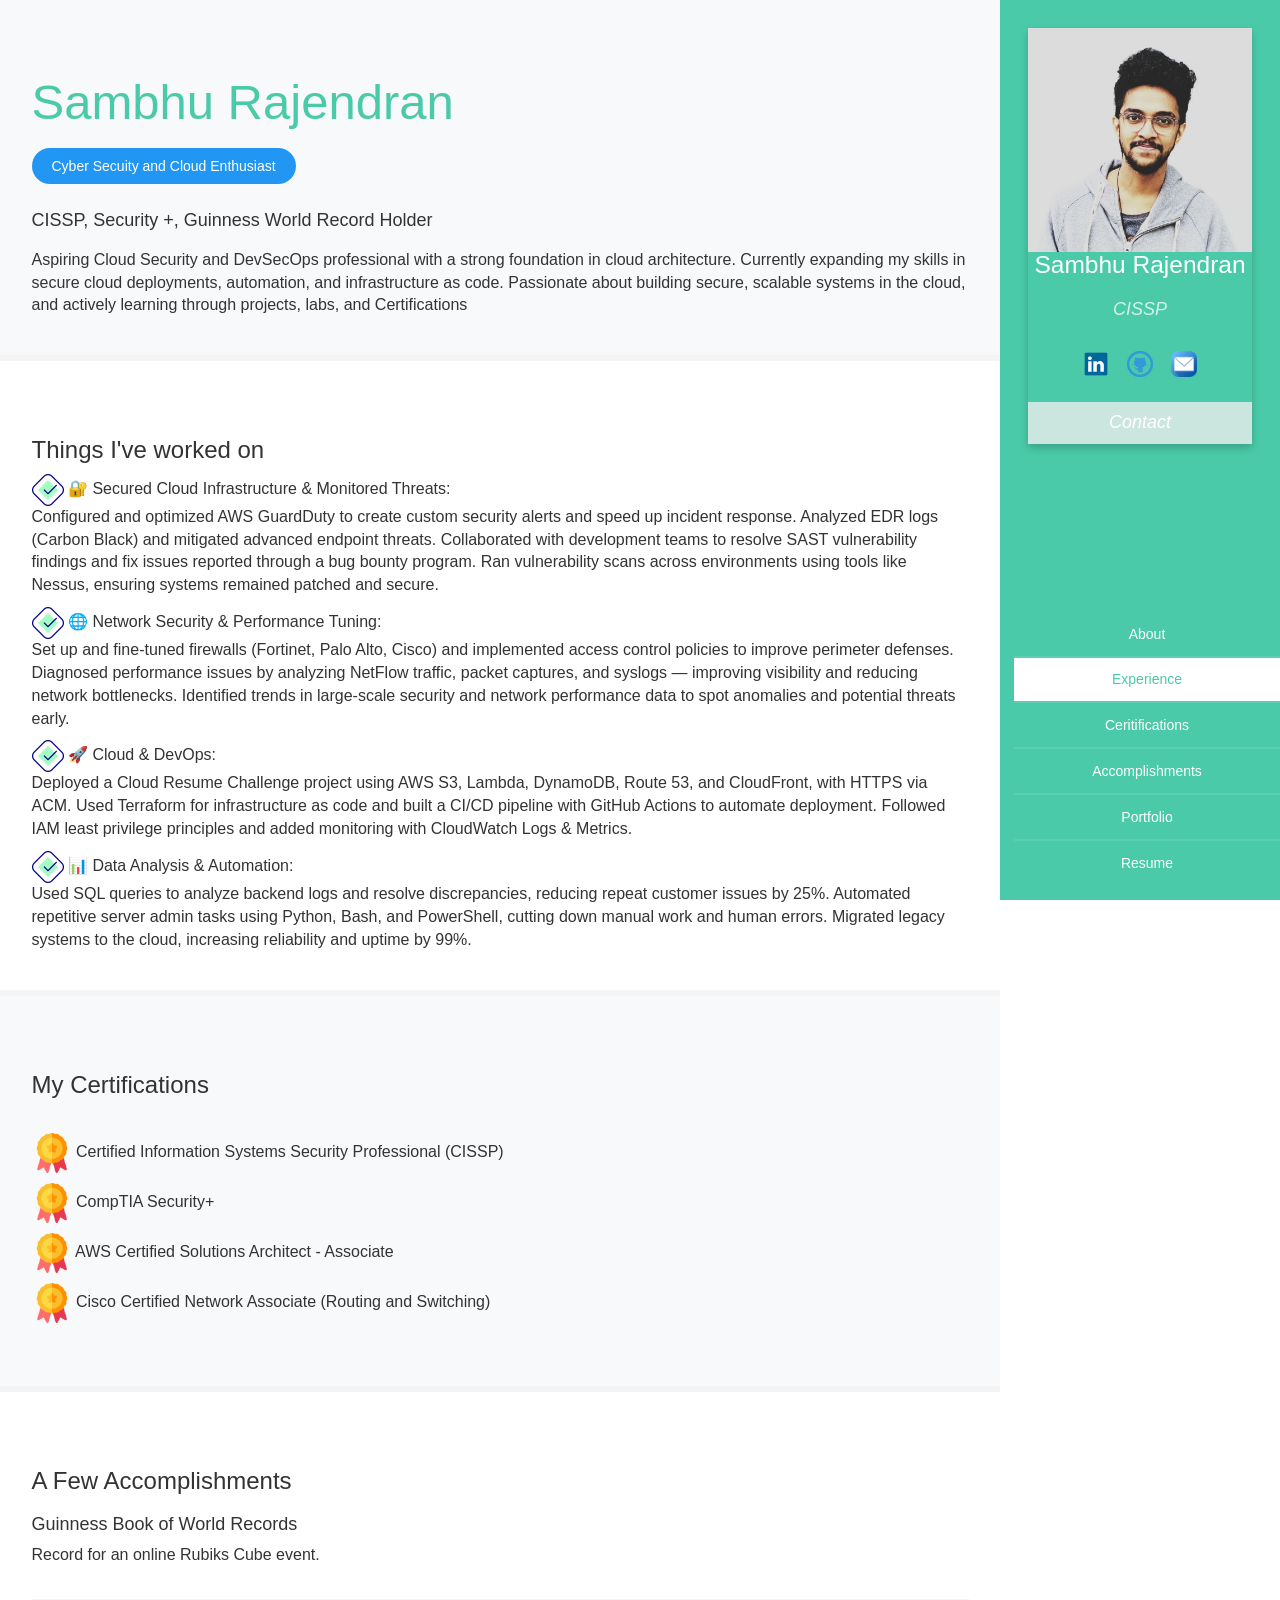
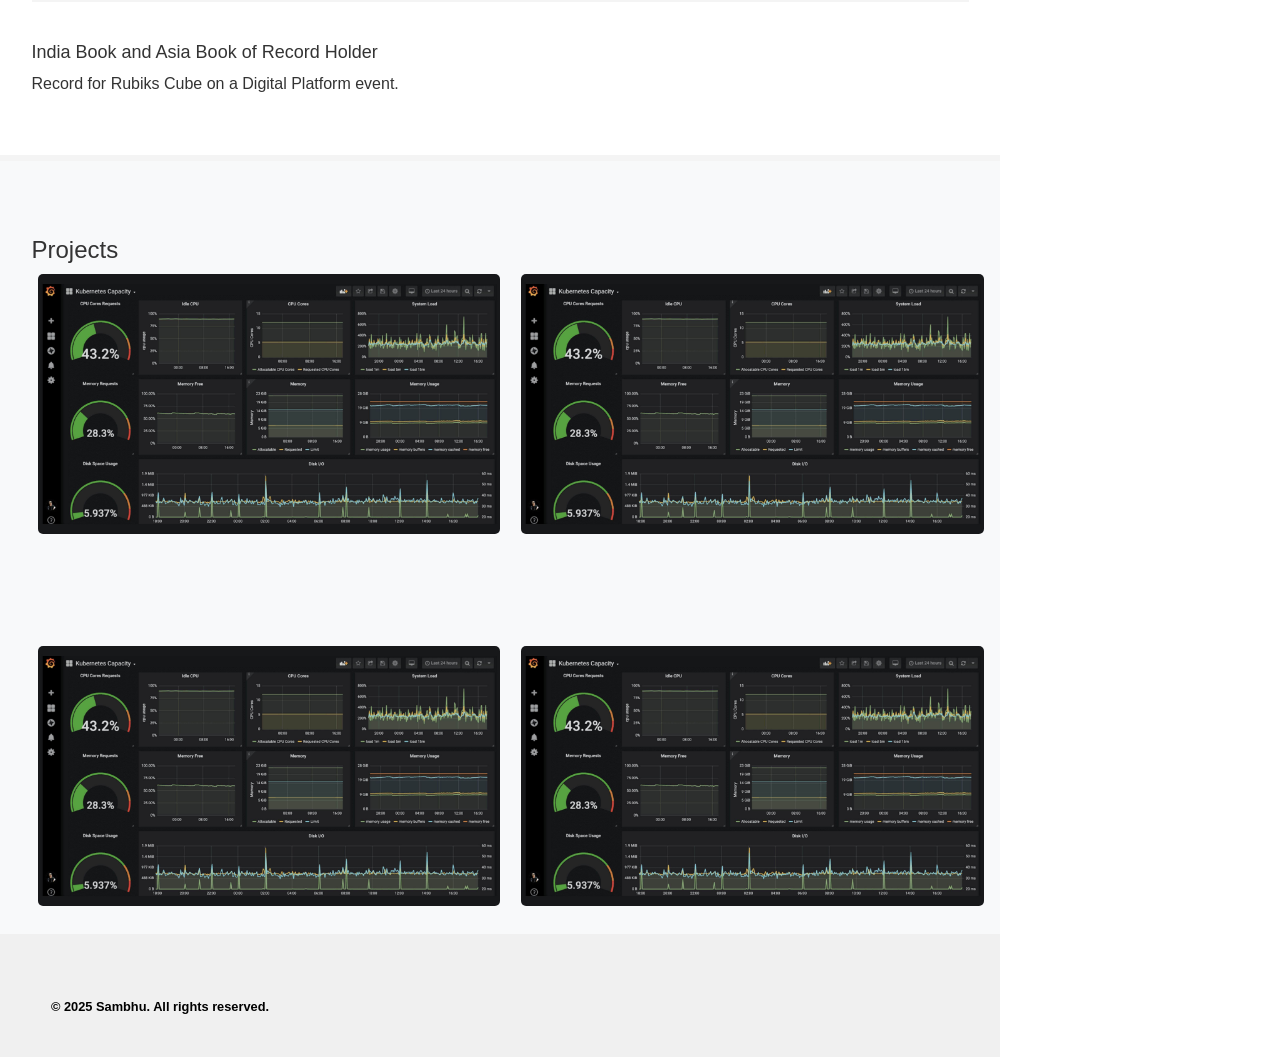
==== index.html @ 01a8b362 "modified:   index.html" ====
<!DOCTYPE HTML>
<!--
	Read Only by HTML5 UP
	html5up.net | @ajlkn
	Free for personal and commercial use under the CCA 3.0 license (html5up.net/license)
-->
<html>
	<head>
		<title>Sambhu Rajendran</title>
		<meta charset="utf-8" />
		<meta name="viewport" content="width=device-width, initial-scale=1, user-scalable=no" />
		<link rel="stylesheet" href="assets/css/main.css" />
		<link rel="stylesheet" href="https://maxcdn.bootstrapcdn.com/bootstrap/3.4.1/css/bootstrap.min.css">
	</head>
	<body class="is-preload">

		<!-- Header -->
			<section id="header" >
				<header>
					
					<!-- <span class="image avatar"><img src="images/profilepic.jpg" alt="" /></span>
					<h1 id="logo"><a href="#">Sambhu Rajendran</a></h1>
					<p>I got reprogrammed by a rogue AI<br />
					and now I'm totally cray</p> -->
					<div class="card">
						<img src="images/profilepic.jpg" alt="John" style="width:100%"><br/>
						<h1>Sambhu Rajendran</h1>
						<p class="title">CISSP</p>
						<div class="carddiv" style="margin: 24px 0;">
							<ul class="icons">
								<li><a href="https://www.linkedin.com/in/sambhurajendran/" target="_blank" class="icon brands"><img src="images/contact/linkedIn.png" class="smicon"><span class="label">LinkedIn</span></a></li>
								<li><a href="https://github.com/sambhurajendran" target="_blank"  class="icon brands"><img src="images/contact/github.png" class="smicon"><span class="label">Github</span></a></li>
								<li><a href="mailto:sambhurajendran10@gmail.com" target="_blank" class="icon solid "><img src="images/contact/gmail.png" class="smicon"><span class="label">Email</span></a></li>
							</ul>
						</div>
						<p><button class="profilBtn">Contact</button></p>
					  </div>
				</header>
				<nav id="nav">
					<ul>
						<li><a href="#one" class="active">About</a></li>
						<li><a href="#two">Experience</a></li>
						<li><a href="#three">Ceritifications</a></li>
						<li><a href="#four">Accomplishments</a></li>
						<li><a href="#five">Portfolio</a></li>
						<li><a href="Sambhu Rajendran, CISSP.pdf" download>Resume</a></li>
						<!-- <li><a href="#five">Contact</a></li> -->
					</ul>
				</nav>
				<footer>
					<!-- <ul class="icons">
						<li><a href="https://www.linkedin.com/in/sambhurajendran/" target="_blank" class="icon brands"><img src="images/contact/linkedIn.png" class="smicon"><span class="label">LinkedIn</span></a></li>
						<li><a href="https://github.com/sambhurajendran" target="_blank"  class="icon brands"><img src="images/contact/github.png" class="smicon"><span class="label">Github</span></a></li>
						<li><a href="mailto:sambhurajendran10@gmail.com" target="_blank" class="icon solid "><img src="images/contact/gmail.png" class="smicon"><span class="label">Email</span></a></li>
					</ul> -->
				</footer>
			</section>

		<!-- Wrapper -->
			<div id="wrapper">

				<!-- Main -->
					<div id="main">

						<!-- One -->
							<section id="one" class="bg-light">
								<!-- <div class="image main" data-position="center">
									<img src="images/banner.jpg" alt="" />
								</div> -->
								<div class="container">
									<header class="major">
										<div><h2>Sambhu Rajendran</h2></div>
										<span class="tag-cloud">Cyber Secuity and Cloud Enthusiast</span>
										<!--<span class="tag-cloud">AWS Certified</span>
										<span class="tag-cloud">CISSP</span>
										<span class="tag-cloud">Network Security</span> -->
										
										<p><h4 >CISSP, Security +, Guinness World Record Holder</h4> </p>
									</header>
									<p> Aspiring  Cloud Security and DevSecOps professional with a strong foundation in cloud architecture. Currently expanding my skills in secure cloud deployments, automation, and infrastructure as code. Passionate about building secure, scalable systems in the cloud, and actively learning through projects, labs, and Certifications</p>
								
	 							 </div>
							</section>

						<!-- Two -->
							<section id="two">
								<div class="container">
									<h3>Things I've worked on</h3>
									
									<p>
										<img class="checkimage" src="images/certifications/check.png">
									   🔐 Secured Cloud Infrastructure & Monitored Threats:  <br>
Configured and optimized AWS GuardDuty to create custom security alerts and speed up incident response.

Analyzed EDR logs (Carbon Black) and mitigated advanced endpoint threats.

Collaborated with development teams to resolve SAST vulnerability findings and fix issues reported through a bug bounty program.

Ran vulnerability scans across environments using tools like Nessus, ensuring systems remained patched and secure. </br>
									</p>
									<p>
										<img class="checkimage" src="images/certifications/check.png">
										🌐 Network Security & Performance Tuning: <br>
Set up and fine-tuned firewalls (Fortinet, Palo Alto, Cisco) and implemented access control policies to improve perimeter defenses.

Diagnosed performance issues by analyzing NetFlow traffic, packet captures, and syslogs — improving visibility and reducing network bottlenecks.

Identified trends in large-scale security and network performance data to spot anomalies and potential threats early.</br>
									</p>
									<p>
										<img class="checkimage" src="images/certifications/check.png">
										🚀 Cloud & DevOps: <br>
Deployed a Cloud Resume Challenge project using AWS S3, Lambda, DynamoDB, Route 53, and CloudFront, with HTTPS via ACM.

Used Terraform for infrastructure as code and built a CI/CD pipeline with GitHub Actions to automate deployment.

Followed IAM least privilege principles and added monitoring with CloudWatch Logs & Metrics. </br>
									</p>
								
									
									<p>
										<img class="checkimage" src="images/certifications/check.png">
										📊 Data Analysis & Automation: <br>
Used SQL queries to analyze backend logs and resolve discrepancies, reducing repeat customer issues by 25%.

Automated repetitive server admin tasks using Python, Bash, and PowerShell, cutting down manual work and human errors.

Migrated legacy systems to the cloud, increasing reliability and uptime by 99%. </br>
									</p>
									<!--
									<p>
										<img class="checkimage" src="images/certifications/check.png">
										Integer eu ante ornare amet commetus vestibulum blandit integer in curae ac faucibus integer non.
									</p>
									
									<p>
										<img class="checkimage" src="images/certifications/check.png">
									   Integer eu ante ornare amet commetus vestibulum blandit integer in curae ac faucibus integer non.
									</p>
									<p>
										<img class="checkimage" src="images/certifications/check.png">
										Integer eu ante ornare amet commetus vestibulum blandit integer in curae ac faucibus integer non.
									</p>
									<p>
										<img class="checkimage" src="images/certifications/check.png">
										Integer eu ante ornare amet commetus vestibulum blandit integer in curae ac faucibus integer non.
									</p>
								</div> -->
																	
									<!-- <ul class="feature-icons">
										<li class="icon solid fa-code">Write all the code</li>
										<li class="icon solid fa-cubes">Stack small boxes</li>
										<li class="icon solid fa-book">Read books and stuff</li>
										<li class="icon solid fa-coffee">Drink much coffee</li>
										<li class="icon solid fa-bolt">Lightning bolt</li>
										<li class="icon solid fa-users">Shadow clone technique</li>
									</ul> -->
								</div>
							</section>

						<!-- Three -->
						<section id="three" class="bg-light">
							<div class="container">
								<h3>My Certifications</h3>
								<div class="paddingAround">
								<p>
								   <img class="certimage" src="images/certifications/medal.png">
								   Certified Information Systems Security Professional (CISSP) 
								</p>
								<p>
									<img class="certimage" src="images/certifications/medal.png">
									CompTIA Security+
								</p>
								<p>
									<img class="certimage" src="images/certifications/medal.png">
								   AWS Certified Solutions Architect - Associate
							   </p>
								<p>
									 <img class="certimage" src="images/certifications/medal.png">
									 Cisco Certified Network Associate (Routing and Switching)
								</p>
								
							</div>
						</section>
							<!-- <section id="three">
								<div class="container">
									<h3>Certifications taken so far</h3>
									<div class="features">
										<article>
											<div class="inner">
												<p><h4>Possibly broke spacetime</h4></p>
											</div>
										</article>
										<article>
											<div class="inner">
												<p><h4>Possibly broke spacetime</h4></p></div>
										</article>
										<article>
											<div class="inner">
												<p><h4>Possibly broke spacetime</h4></p></div>
										</article>
									</div>
								</div>
							</section> -->


								<!-- Three -->
								<section id="four">
									<div class="container">
									
										<h3>A Few Accomplishments</h3>
										<div class="features">
											<article>
												<div class="inner">
													<h4>Guinness Book of World Records</h4>
													<p>Record for an online Rubiks Cube event.</p>
												</div>
											</article>
											<article>
												<div class="inner">
													<h4>India Book and Asia Book of Record Holder</h4>
													<p>Record for Rubiks Cube on a Digital Platform event.</p>
												</div>
											</article>
											<!--
											<article>
												<div class="inner">
													<h4>Snapped dark matter in the wild</h4>
													<p>Integer eu ante ornare amet commetus vestibulum blandit integer in curae ac faucibus integer adipiscing ornare amet.</p>
												</div>
											</article>
										-->
										</div>
									</div>
								</section>

								<section id="five" class="bg-light">
									
									<div class="container">
										<!--<h5>PORTFOLIO</h5>-->
										<h3>Projects</h3>
										<div class="row">
											<div class="col-6 col-6-xsmall portfolio">
												<img class="image" src="images/portfolio/grafana.jpg">
												<div class="overlay">
													<div class="overlayeye">
														<i class="fa fa-eye" aria-hidden="true"></i>
													</div>
												  </div>
											</div>
											<div class="col-6 col-6-xsmall portfolio">
												<img class="image" src="images/portfolio/grafana.jpg">
												<div class="overlay">
													<div class="overlayeye">
														<i class="fa fa-eye" aria-hidden="true"></i>
													</div>
												  </div>
											</div>
										
									 </div>
									 <div class="row" style="margin: 4em;"></div>
									 <div class="row">
										<div class="col-6 col-6-xsmall portfolio">
											<img class="image" src="images/portfolio/grafana.jpg">
											<div class="overlay">
												<div class="overlayeye">
													<i class="fa fa-eye" aria-hidden="true"></i>
												</div>
											  </div>
										</div>
										<div class="col-6 col-6-xsmall portfolio">
											<img class="image" src="images/portfolio/grafana.jpg">
											<div class="overlay">
												<div class="overlayeye">
													<i class="fa fa-eye" aria-hidden="true"></i>
												</div>
											  </div>
										</div>
										
								 </div>
									</div>
								</section>


						<!-- Four -->
							<!-- <section id="five">
								<div class="container">
									<h3>Contact Me</h3>
									<p>Integer eu ante ornare amet commetus vestibulum blandit integer in curae ac faucibus integer non. Adipiscing cubilia elementum integer. Integer eu ante ornare amet commetus.</p>
									<form method="post" action="#">
										<div class="row gtr-uniform">
											<div class="col-6 col-12-xsmall"><input type="text" name="name" id="name" placeholder="Name" /></div>
											<div class="col-6 col-12-xsmall"><input type="email" name="email" id="email" placeholder="Email" /></div>
											<div class="col-12"><input type="text" name="subject" id="subject" placeholder="Subject" /></div>
											<div class="col-12"><textarea name="message" id="message" placeholder="Message" rows="6"></textarea></div>
											<div class="col-12">
												<ul class="actions">
													<li><input type="submit" class="primary" value="Send Message" /></li>
													<li><input type="reset" value="Reset Form" /></li>
												</ul>
											</div>
										</div>
									</form>
								</div>
							</section> -->

						<!-- Five -->
						<!--
							<section id="five">
								<div class="container">
									<h3>Elements</h3>

									<section>
										<h4>Text</h4>
										<p>This is <b>bold</b> and this is <strong>strong</strong>. This is <i>italic</i> and this is <em>emphasized</em>.
										This is <sup>superscript</sup> text and this is <sub>subscript</sub> text.
										This is <u>underlined</u> and this is code: <code>for (;;) { ... }</code>. Finally, <a href="#">this is a link</a>.</p>
										<hr />
										<header>
											<h4>Heading with a Subtitle</h4>
											<p>Lorem ipsum dolor sit amet nullam id egestas urna aliquam</p>
										</header>
										<p>Nunc lacinia ante nunc ac lobortis. Interdum adipiscing gravida odio porttitor sem non mi integer non faucibus ornare mi ut ante amet placerat aliquet. Volutpat eu sed ante lacinia sapien lorem accumsan varius montes viverra nibh in adipiscing blandit tempus accumsan.</p>
										<header>
											<h5>Heading with a Subtitle</h5>
											<p>Lorem ipsum dolor sit amet nullam id egestas urna aliquam</p>
										</header>
										<p>Nunc lacinia ante nunc ac lobortis. Interdum adipiscing gravida odio porttitor sem non mi integer non faucibus ornare mi ut ante amet placerat aliquet. Volutpat eu sed ante lacinia sapien lorem accumsan varius montes viverra nibh in adipiscing blandit tempus accumsan.</p>
										<hr />
										<h2>Heading Level 2</h2>
										<h3>Heading Level 3</h3>
										<h4>Heading Level 4</h4>
										<h5>Heading Level 5</h5>
										<h6>Heading Level 6</h6>
										<hr />
										<h5>Blockquote</h5>
										<blockquote>Fringilla nisl. Donec accumsan interdum nisi, quis tincidunt felis sagittis eget tempus euismod. Vestibulum ante ipsum primis in faucibus vestibulum. Blandit adipiscing eu felis iaculis volutpat ac adipiscing accumsan faucibus. Vestibulum ante ipsum primis in faucibus lorem ipsum dolor sit amet nullam adipiscing eu felis.</blockquote>
										<h5>Preformatted</h5>
										<pre><code>i = 0;

while (!deck.isInOrder()) {
    print 'Iteration ' + i;
    deck.shuffle();
    i++;
}

print 'It took ' + i + ' iterations to sort the deck.';</code></pre>
									</section>

									<section>
										<h4>Lists</h4>
										<div class="row">
											<div class="col-6 col-12-xsmall">
												<h5>Unordered</h5>
												<ul>
													<li>Dolor pulvinar etiam magna etiam.</li>
													<li>Sagittis adipiscing lorem eleifend.</li>
													<li>Felis enim feugiat dolore viverra.</li>
												</ul>
												<h5>Alternate</h5>
												<ul class="alt">
													<li>Dolor pulvinar etiam magna etiam.</li>
													<li>Sagittis adipiscing lorem eleifend.</li>
													<li>Felis enim feugiat dolore viverra.</li>
												</ul>
											</div>
											<div class="col-6 col-12-xsmall">
												<h5>Ordered</h5>
												<ol>
													<li>Dolor pulvinar etiam magna etiam.</li>
													<li>Etiam vel felis at lorem sed viverra.</li>
													<li>Felis enim feugiat dolore viverra.</li>
													<li>Dolor pulvinar etiam magna etiam.</li>
													<li>Etiam vel felis at lorem sed viverra.</li>
													<li>Felis enim feugiat dolore viverra.</li>
												</ol>
												<h5>Icons</h5>
												<ul class="icons">
													<li><a href="#" class="icon brands fa-twitter"><span class="label">Twitter</span></a></li>
													<li><a href="#" class="icon brands fa-facebook-f"><span class="label">Facebook</span></a></li>
													<li><a href="#" class="icon brands fa-instagram"><span class="label">Instagram</span></a></li>
													<li><a href="#" class="icon brands fa-github"><span class="label">Github</span></a></li>
													<li><a href="#" class="icon brands fa-dribbble"><span class="label">Dribbble</span></a></li>
													<li><a href="#" class="icon brands fa-tumblr"><span class="label">Tumblr</span></a></li>
												</ul>
											</div>
										</div>
										<h5>Actions</h5>
										<ul class="actions">
											<li><a href="#" class="button primary">Default</a></li>
											<li><a href="#" class="button">Default</a></li>
											<li><a href="#" class="button alt">Default</a></li>
										</ul>
										<ul class="actions small">
											<li><a href="#" class="button primary small">Small</a></li>
											<li><a href="#" class="button small">Small</a></li>
											<li><a href="#" class="button alt small">Small</a></li>
										</ul>
										<div class="row">
											<div class="col-3 col-6-medium col-12-xsmall">
												<ul class="actions stacked">
													<li><a href="#" class="button primary">Default</a></li>
													<li><a href="#" class="button">Default</a></li>
													<li><a href="#" class="button alt">Default</a></li>
												</ul>
											</div>
											<div class="col-3 col-6 col-12-xsmall">
												<ul class="actions stacked">
													<li><a href="#" class="button primary small">Small</a></li>
													<li><a href="#" class="button small">Small</a></li>
													<li><a href="#" class="button alt small">Small</a></li>
												</ul>
											</div>
											<div class="col-3 col-6-medium col-12-xsmall">
												<ul class="actions stacked">
													<li><a href="#" class="button primary fit">Default</a></li>
													<li><a href="#" class="button fit">Default</a></li>
													<li><a href="#" class="button alt fit">Default</a></li>
												</ul>
											</div>
											<div class="col-3 col-6-medium col-12-xsmall">
												<ul class="actions stacked">
													<li><a href="#" class="button primary small fit">Small</a></li>
													<li><a href="#" class="button small fit">Small</a></li>
													<li><a href="#" class="button alt small fit">Small</a></li>
												</ul>
											</div>
										</div>
									</section>

									<section>
										<h4>Table</h4>
										<h5>Default</h5>
										<div class="table-wrapper">
											<table>
												<thead>
													<tr>
														<th>Name</th>
														<th>Description</th>
														<th>Price</th>
													</tr>
												</thead>
												<tbody>
													<tr>
														<td>Item One</td>
														<td>Ante turpis integer aliquet porttitor.</td>
														<td>29.99</td>
													</tr>
													<tr>
														<td>Item Two</td>
														<td>Vis ac commodo adipiscing arcu aliquet.</td>
														<td>19.99</td>
													</tr>
													<tr>
														<td>Item Three</td>
														<td> Morbi faucibus arcu accumsan lorem.</td>
														<td>29.99</td>
													</tr>
													<tr>
														<td>Item Four</td>
														<td>Vitae integer tempus condimentum.</td>
														<td>19.99</td>
													</tr>
													<tr>
														<td>Item Five</td>
														<td>Ante turpis integer aliquet porttitor.</td>
														<td>29.99</td>
													</tr>
												</tbody>
												<tfoot>
													<tr>
														<td colspan="2"></td>
														<td>100.00</td>
													</tr>
												</tfoot>
											</table>
										</div>

										<h5>Alternate</h5>
										<div class="table-wrapper">
											<table class="alt">
												<thead>
													<tr>
														<th>Name</th>
														<th>Description</th>
														<th>Price</th>
													</tr>
												</thead>
												<tbody>
													<tr>
														<td>Item One</td>
														<td>Ante turpis integer aliquet porttitor.</td>
														<td>29.99</td>
													</tr>
													<tr>
														<td>Item Two</td>
														<td>Vis ac commodo adipiscing arcu aliquet.</td>
														<td>19.99</td>
													</tr>
													<tr>
														<td>Item Three</td>
														<td> Morbi faucibus arcu accumsan lorem.</td>
														<td>29.99</td>
													</tr>
													<tr>
														<td>Item Four</td>
														<td>Vitae integer tempus condimentum.</td>
														<td>19.99</td>
													</tr>
													<tr>
														<td>Item Five</td>
														<td>Ante turpis integer aliquet porttitor.</td>
														<td>29.99</td>
													</tr>
												</tbody>
												<tfoot>
													<tr>
														<td colspan="2"></td>
														<td>100.00</td>
													</tr>
												</tfoot>
											</table>
										</div>
									</section>

									<section>
										<h4>Buttons</h4>
										<ul class="actions">
											<li><a href="#" class="button primary">Primary</a></li>
											<li><a href="#" class="button">Default</a></li>
											<li><a href="#" class="button alt">Alternate</a></li>
										</ul>
										<ul class="actions">
											<li><a href="#" class="button primary large">Large</a></li>
											<li><a href="#" class="button">Default</a></li>
											<li><a href="#" class="button alt small">Small</a></li>
										</ul>
										<ul class="actions fit">
											<li><a href="#" class="button primary fit">Fit</a></li>
											<li><a href="#" class="button fit">Fit</a></li>
											<li><a href="#" class="button alt fit">Fit</a></li>
										</ul>
										<ul class="actions fit small">
											<li><a href="#" class="button primary fit small">Fit + Small</a></li>
											<li><a href="#" class="button fit small">Fit + Small</a></li>
											<li><a href="#" class="button alt fit small">Fit + Small</a></li>
										</ul>
										<ul class="actions">
											<li><a href="#" class="button primary icon solid fa-download">Icon</a></li>
											<li><a href="#" class="button icon solid fa-download">Icon</a></li>
											<li><a href="#" class="button alt icon solid fa-check">Icon</a></li>
										</ul>
										<ul class="actions">
											<li><span class="button primary disabled">Primary</span></li>
											<li><span class="button disabled">Default</span></li>
											<li><span class="button alt disabled">Alternate</span></li>
										</ul>
									</section>

									<section>
										<h4>Form</h4>
										<form method="post" action="#">
											<div class="row gtr-uniform">
												<div class="col-6 col-12-xsmall">
													<input type="text" name="demo-name" id="demo-name" value="" placeholder="Name" />
												</div>
												<div class="col-6 col-12-xsmall">
													<input type="email" name="demo-email" id="demo-email" value="" placeholder="Email" />
												</div>
												<div class="col-12">
													<select name="demo-category" id="demo-category">
														<option value="">- Category -</option>
														<option value="1">Manufacturing</option>
														<option value="1">Shipping</option>
														<option value="1">Administration</option>
														<option value="1">Human Resources</option>
													</select>
												</div>
												<div class="col-4 col-12-medium">
													<input type="radio" id="demo-priority-low" name="demo-priority" checked>
													<label for="demo-priority-low">Low Priority</label>
												</div>
												<div class="col-4 col-12-medium">
													<input type="radio" id="demo-priority-normal" name="demo-priority">
													<label for="demo-priority-normal">Normal Priority</label>
												</div>
												<div class="col-4 col-12-medium">
													<input type="radio" id="demo-priority-high" name="demo-priority">
													<label for="demo-priority-high">High Priority</label>
												</div>
												<div class="col-6 col-12-medium">
													<input type="checkbox" id="demo-copy" name="demo-copy">
													<label for="demo-copy">Email me a copy of this message</label>
												</div>
												<div class="col-6 col-12-medium">
													<input type="checkbox" id="demo-human" name="demo-human" checked>
													<label for="demo-human">I am a human and not a robot</label>
												</div>
												<div class="col-12">
													<textarea name="demo-message" id="demo-message" placeholder="Enter your message" rows="6"></textarea>
												</div>
												<div class="col-12">
													<ul class="actions">
														<li><input type="submit" value="Send Message" /></li>
														<li><input type="reset" value="Reset" class="alt" /></li>
													</ul>
												</div>
											</div>
										</form>
									</section>

									<section>
										<h4>Image</h4>
										<h5>Fit</h5>
										<span class="image fit"><img src="images/banner.jpg" alt="" /></span>
										<div class="box alt">
											<div class="row gtr-50 gtr-uniform">
												<div class="col-4"><span class="image fit"><img src="images/pic01.jpg" alt="" /></span></div>
												<div class="col-4"><span class="image fit"><img src="images/pic02.jpg" alt="" /></span></div>
												<div class="col-4"><span class="image fit"><img src="images/pic03.jpg" alt="" /></span></div>
												<div class="col-4"><span class="image fit"><img src="images/pic02.jpg" alt="" /></span></div>
												<div class="col-4"><span class="image fit"><img src="images/pic03.jpg" alt="" /></span></div>
												<div class="col-4"><span class="image fit"><img src="images/pic01.jpg" alt="" /></span></div>
												<div class="col-4"><span class="image fit"><img src="images/pic03.jpg" alt="" /></span></div>
												<div class="col-4"><span class="image fit"><img src="images/pic01.jpg" alt="" /></span></div>
												<div class="col-4"><span class="image fit"><img src="images/pic02.jpg" alt="" /></span></div>
											</div>
										</div>
										<h5>Left &amp; Right</h5>
										<p><span class="image left"><img src="images/avatar.jpg" alt="" /></span>Fringilla nisl. Donec accumsan interdum nisi, quis tincidunt felis sagittis eget. tempus euismod. Vestibulum ante ipsum primis in faucibus vestibulum. Blandit adipiscing eu felis iaculis volutpat ac adipiscing accumsan eu faucibus. Integer ac pellentesque praesent tincidunt felis sagittis eget. tempus euismod. Vestibulum ante ipsum primis in faucibus vestibulum. Blandit adipiscing eu felis iaculis volutpat ac adipiscing accumsan eu faucibus. Integer ac pellentesque praesent. Donec accumsan interdum nisi, quis tincidunt felis sagittis eget. tempus euismod. Vestibulum ante ipsum primis in faucibus vestibulum. Blandit adipiscing eu felis iaculis volutpat ac adipiscing accumsan eu faucibus. Integer ac pellentesque praesent tincidunt felis sagittis eget. tempus euismod. Vestibulum ante ipsum primis in faucibus vestibulum. Blandit adipiscing eu felis iaculis volutpat ac adipiscing accumsan eu faucibus. Integer ac pellentesque praesent.</p>
										<p><span class="image right"><img src="images/avatar.jpg" alt="" /></span>Fringilla nisl. Donec accumsan interdum nisi, quis tincidunt felis sagittis eget. tempus euismod. Vestibulum ante ipsum primis in faucibus vestibulum. Blandit adipiscing eu felis iaculis volutpat ac adipiscing accumsan eu faucibus. Integer ac pellentesque praesent tincidunt felis sagittis eget. tempus euismod. Vestibulum ante ipsum primis in faucibus vestibulum. Blandit adipiscing eu felis iaculis volutpat ac adipiscing accumsan eu faucibus. Integer ac pellentesque praesent. Donec accumsan interdum nisi, quis tincidunt felis sagittis eget. tempus euismod. Vestibulum ante ipsum primis in faucibus vestibulum. Blandit adipiscing eu felis iaculis volutpat ac adipiscing accumsan eu faucibus. Integer ac pellentesque praesent tincidunt felis sagittis eget. tempus euismod. Vestibulum ante ipsum primis in faucibus vestibulum. Blandit adipiscing eu felis iaculis volutpat ac adipiscing accumsan eu faucibus. Integer ac pellentesque praesent.</p>
									</section>

								</div>
							</section>
						-->

					</div>

				<!-- Footer -->
					<section id="footer">
						<div class="container ">
							<ul class="copyright">
								<li>&copy; 2025 Sambhu. All rights reserved.</li> <!-- <li>creative design: <a href="http://html5up.net">HTML5 UP</a></li> -->
							</ul>
						</div>
					</section>

			</div>

		<!-- Scripts -->
			<script src="assets/js/jquery.min.js"></script>
			<script src="assets/js/jquery.scrollex.min.js"></script>
			<script src="assets/js/jquery.scrolly.min.js"></script>
			<script src="assets/js/browser.min.js"></script>
			<script src="assets/js/breakpoints.min.js"></script>
			<script src="assets/js/util.js"></script>
			<script src="assets/js/main.js"></script>
			<script src="https://maxcdn.bootstrapcdn.com/bootstrap/3.4.1/js/bootstrap.min.js"></script>

	</body>
</html>
---- assets/css/main.css ----
@import url("fontawesome-all.min.css");
@import url("https://fonts.googleapis.com/css?family=Lato:400,400italic,700,700italic|Source+Code+Pro:400");

/*
	Read Only by HTML5 UP
	html5up.net | @ajlkn
	Free for personal and commercial use under the CCA 3.0 license (html5up.net/license)
*/

html, body, div, span, applet, object,
iframe, h1, h2, h3, h4, h5, h6, p, blockquote,
pre, a, abbr, acronym, address, big, cite,
code, del, dfn, em, img, ins, kbd, q, s, samp,
small, strike, strong, sub, sup, tt, var, b,
u, i, center, dl, dt, dd, ol, ul, li, fieldset,
form, label, legend, table, caption, tbody,
tfoot, thead, tr, th, td, article, aside,
canvas, details, embed, figure, figcaption,
footer, header, hgroup, menu, nav, output, ruby,
section, summary, time, mark, audio, video {
	margin: 0;
	padding: 0;
	border: 0;
	font-size: 100%;
	font: inherit;
	vertical-align: baseline;}

article, aside, details, figcaption, figure,
footer, header, hgroup, menu, nav, section {
	display: block;}

body {
	line-height: 1;
}

ol, ul {
	list-style: none;
}

blockquote, q {
	quotes: none;
}

	blockquote:before, blockquote:after, q:before, q:after {
		content: '';
		content: none;
	}

table {
	border-collapse: collapse;
	border-spacing: 0;
}

body {
	-webkit-text-size-adjust: none;
}

mark {
	background-color: transparent;
	color: inherit;
}

input::-moz-focus-inner {
	border: 0;
	padding: 0;
}

input, select, textarea {
	-moz-appearance: none;
	-webkit-appearance: none;
	-ms-appearance: none;
	appearance: none;
}

/* Basic */

	html {
		box-sizing: border-box;
	}

	*, *:before, *:after {
		box-sizing: inherit;
	}

	body {
		background: #fff;
	}

		body.is-preload *, body.is-preload *:before, body.is-preload *:after {
			-moz-animation: none !important;
			-webkit-animation: none !important;
			-ms-animation: none !important;
			animation: none !important;
			-moz-transition: none !important;
			-webkit-transition: none !important;
			-ms-transition: none !important;
			transition: none !important;
		}
      
		p{

			font-family: 'Franklin Gothic Medium', 'Arial Narrow', Arial, sans-serif;
			font-size: medium;
		}
	body, input, select, textarea {
		color: #888;
		font-family: 'Franklin Gothic Medium', 'Arial Narrow', Arial, sans-serif;
		font-size: 16pt;
		font-weight: 400;
		line-height: 1.75em;
	}

	a {
		-moz-transition: color 0.2s ease-in-out, border-color 0.2s ease-in-out;
		-webkit-transition: color 0.2s ease-in-out, border-color 0.2s ease-in-out;
		-ms-transition: color 0.2s ease-in-out, border-color 0.2s ease-in-out;
		transition: color 0.2s ease-in-out, border-color 0.2s ease-in-out;
		border-bottom: solid 1px #e4e4e4;
		color: inherit;
		text-decoration: none;
	}

		a:hover {
			border-bottom-color: transparent;
			color: #4acaa8 !important;
		}

	strong, b {
		color: #777;
		font-weight: 700;
	}

	em, i {
		font-style: italic;
	}

	p {
		margin: 0 0 2.25em 0;
	}

	h1, h2, h3, h4, h5, h6 {
		color: #777;
		font-weight: 700;
		line-height: 1em;
		margin: 0 0 0.5625em 0;
	}

		h1 a, h2 a, h3 a, h4 a, h5 a, h6 a {
			border: 0;
			color: inherit;
			text-decoration: none;
		}

	h2 {
		font-size: 2em;
		line-height: 1.5em;
	}

	h3 {
		font-size: 1.75em;
		line-height: 1.5em;
	}

	h4 {
		font-size: 1.25em;
		line-height: 1.5em;
	}

	h5 {
		font-size: 0.9em;
		line-height: 1.5em;
	}

	h6 {
		font-size: 0.7em;
		line-height: 1.5em;
	}

	sub {
		font-size: 0.8em;
		position: relative;
		top: 0.5em;
	}

	sup {
		font-size: 0.8em;
		position: relative;
		top: -0.5em;
	}

	hr {
		border: 0;
		border-bottom: solid 2px #f4f4f4;
		margin: 2.25em 0;
	}

		hr.major {
			margin: 3.375em 0;
		}

	blockquote {
		border-left: solid 8px #e4e4e4;
		font-style: italic;
		margin: 0 0 2.25em 0;
		padding: 0.5em 0 0.5em 2em;
	}

	code {
		background: #555;
		border-radius: 5px;
		color: #fff;
		font-family:  Verdana, Geneva, Tahoma, sans-serif;
		font-size: 0.9em;
		margin: 0 0.25em;
		padding: 0.25em 0.65em;
	}

	pre {
		font-family:  Verdana, Geneva, Tahoma, sans-serif;
		font-size: 0.9em;
		margin: 0 0 2.25em 0;
	}

		pre code {
			-webkit-overflow-scrolling: touch;
			display: block;
			line-height: 1.5em;
			overflow-x: auto;
			padding: 1em 1.5em;
		}

	.align-left {
		text-align: left;
	}

	.align-center {
		text-align: center;
	}

	.align-right {
		text-align: right;
	}
	/* Icons */
.bg-light{
  background-color:#f8f9fa !important;
}
.icon-green {
        color: #4acaa8;
 }
 .paddingAround{
        padding-top: 1.8em;
		padding-bottom: 1.8em;;
 }

 .certimage{
   height: 2.5em;
   width: 2.5em;
 }	  
 .checkimage{
	height: 2em;
	width: 2em;
  }	  

  .smicon{
	height: 1.2em;
	width: 1.2em;
  }

  .portfolioImg{
	height: 20em;
	width: 35em;
  }

/* portfolio style */

.portfolio {
	position: relative;
	width: 50%;
  }
  
  .image {
	display: block;
	width: 100%;
	height: auto;
  }
  
  .overlay {
	position: absolute;
	bottom: 0;
	left: 100%;
	right: 0;
	background-color: #4acaa8;
	overflow: hidden;
	width: 0;
	height: 100%;
	transition: .5s ease;
  }
  
  .portfolio:hover .overlay {
	width: 100%;
	left: 0;
  }
  .portfolio:hover {
	transform: scale(1.01);
  }
  
  .text {
	color: white;
	font-size: 20px;
	position: absolute;
	top: 50%;
	left: 50%;
	-webkit-transform: translate(-50%, -50%);
	-ms-transform: translate(-50%, -50%);
	transform: translate(-50%, -50%);
	white-space: nowrap;
  }
  .overlayeye{
	color: white;
	font-size: 80px;
	position: absolute;
	top: 50%;
	left: 50%;
	-webkit-transform: translate(-50%, -50%);
	-ms-transform: translate(-50%, -50%);
	transform: translate(-50%, -50%);
	white-space: nowrap;
  }
  /* Tags */

  .tag-cloud {
	display: inline-block;
	color: white;
	padding: 8px 20px;
	border-radius: 25px;
	background-color: #2196F3;
	margin-top: 8px;
  }

  /* Profile card */
  .card {
	box-shadow: 0 4px 8px 0 rgba(0, 0, 0, 0.2);
	max-width: 400px;
	margin: auto;
	text-align: center;
	font-family: arial;
  }
  
  .card .title {
	color: rgba(3, 1, 1, 0.027);
	font-size: 18px;
  }
  
  .profilBtn {
	border: none;
	outline: 0;
	display: inline-block;
	padding: 8px;
	color: white;
	background-color: rgba(238, 237, 237, 0.788); 
	text-align: center;
	cursor: pointer;
	width: 100%;
	font-size: 18px;
  }
  
 .carddiv a {
	/* text-decoration: none; */
	font-size: 22px;
	color: rgba(199, 196, 196, 0.901); 
	
  }
  
  .profilBtn :hover, a:hover {
	opacity: 0.7;
  }

/* Row */

	.row {
		display: flex;
		flex-wrap: wrap;
		box-sizing: border-box;
		align-items: stretch;
	}

		.row > * {
			box-sizing: border-box;
		}

		.row.gtr-uniform > * > :last-child {
			margin-bottom: 0;
		}

		.row.aln-left {
			justify-content: flex-start;
		}

		.row.aln-center {
			justify-content: center;
		}

		.row.aln-right {
			justify-content: flex-end;
		}

		.row.aln-top {
			align-items: flex-start;
		}

		.row.aln-middle {
			align-items: center;
		}

		.row.aln-bottom {
			align-items: flex-end;
		}

		.row > .imp {
			order: -1;
		}

		.row > .col-1 {
			width: 8.33333%;
		}

		.row > .off-1 {
			margin-left: 8.33333%;
		}

		.row > .col-2 {
			width: 16.66667%;
		}

		.row > .off-2 {
			margin-left: 16.66667%;
		}

		.row > .col-3 {
			width: 25%;
		}

		.row > .off-3 {
			margin-left: 25%;
		}

		.row > .col-4 {
			width: 33.33333%;
		}

		.row > .off-4 {
			margin-left: 33.33333%;
		}

		.row > .col-5 {
			width: 41.66667%;
		}

		.row > .off-5 {
			margin-left: 41.66667%;
		}

		.row > .col-6 {
			width: 50%;
		}

		.row > .off-6 {
			margin-left: 50%;
		}

		.row > .col-7 {
			width: 58.33333%;
		}

		.row > .off-7 {
			margin-left: 58.33333%;
		}

		.row > .col-8 {
			width: 66.66667%;
		}

		.row > .off-8 {
			margin-left: 66.66667%;
		}

		.row > .col-9 {
			width: 75%;
		}

		.row > .off-9 {
			margin-left: 75%;
		}

		.row > .col-10 {
			width: 83.33333%;
		}

		.row > .off-10 {
			margin-left: 83.33333%;
		}

		.row > .col-11 {
			width: 91.66667%;
		}

		.row > .off-11 {
			margin-left: 91.66667%;
		}

		.row > .col-12 {
			width: 100%;
		}

		.row > .off-12 {
			margin-left: 100%;
		}

		.row.gtr-0 {
			margin-top: 0;
			margin-left: 0em;
		}

			.row.gtr-0 > * {
				padding: 0 0 0 0em;
			}

			.row.gtr-0.gtr-uniform {
				margin-top: 0em;
			}

				.row.gtr-0.gtr-uniform > * {
					padding-top: 0em;
				}

		.row.gtr-25 {
			margin-top: 0;
			margin-left: -0.5em;
		}

			.row.gtr-25 > * {
				padding: 0 0 0 0.5em;
			}

			.row.gtr-25.gtr-uniform {
				margin-top: -0.5em;
			}

				.row.gtr-25.gtr-uniform > * {
					padding-top: 0.5em;
				}

		.row.gtr-50 {
			margin-top: 0;
			margin-left: -1em;
		}

			.row.gtr-50 > * {
				padding: 0 0 0 1em;
			}

			.row.gtr-50.gtr-uniform {
				margin-top: -1em;
			}

				.row.gtr-50.gtr-uniform > * {
					padding-top: 1em;
				}

		.row {
			margin-top: 0;
			margin-left: -2em;
		}

			.row > * {
				padding: 0 0 0 2em;
			}

			.row.gtr-uniform {
				margin-top: -2em;
			}

				.row.gtr-uniform > * {
					padding-top: 2em;
				}

		.row.gtr-150 {
			margin-top: 0;
			margin-left: -3em;
		}

			.row.gtr-150 > * {
				padding: 0 0 0 3em;
			}

			.row.gtr-150.gtr-uniform {
				margin-top: -3em;
			}

				.row.gtr-150.gtr-uniform > * {
					padding-top: 3em;
				}

		.row.gtr-200 {
			margin-top: 0;
			margin-left: -4em;
		}

			.row.gtr-200 > * {
				padding: 0 0 0 4em;
			}

			.row.gtr-200.gtr-uniform {
				margin-top: -4em;
			}

				.row.gtr-200.gtr-uniform > * {
					padding-top: 4em;
				}

		@media screen and (max-width: 1680px) {

			.row {
				display: flex;
				flex-wrap: wrap;
				box-sizing: border-box;
				align-items: stretch;
			}

				.row > * {
					box-sizing: border-box;
				}

				.row.gtr-uniform > * > :last-child {
					margin-bottom: 0;
				}

				.row.aln-left {
					justify-content: flex-start;
				}

				.row.aln-center {
					justify-content: center;
				}

				.row.aln-right {
					justify-content: flex-end;
				}

				.row.aln-top {
					align-items: flex-start;
				}

				.row.aln-middle {
					align-items: center;
				}

				.row.aln-bottom {
					align-items: flex-end;
				}

				.row > .imp-xlarge {
					order: -1;
				}

				.row > .col-1-xlarge {
					width: 8.33333%;
				}

				.row > .off-1-xlarge {
					margin-left: 8.33333%;
				}

				.row > .col-2-xlarge {
					width: 16.66667%;
				}

				.row > .off-2-xlarge {
					margin-left: 16.66667%;
				}

				.row > .col-3-xlarge {
					width: 25%;
				}

				.row > .off-3-xlarge {
					margin-left: 25%;
				}

				.row > .col-4-xlarge {
					width: 33.33333%;
				}

				.row > .off-4-xlarge {
					margin-left: 33.33333%;
				}

				.row > .col-5-xlarge {
					width: 41.66667%;
				}

				.row > .off-5-xlarge {
					margin-left: 41.66667%;
				}

				.row > .col-6-xlarge {
					width: 50%;
				}

				.row > .off-6-xlarge {
					margin-left: 50%;
				}

				.row > .col-7-xlarge {
					width: 58.33333%;
				}

				.row > .off-7-xlarge {
					margin-left: 58.33333%;
				}

				.row > .col-8-xlarge {
					width: 66.66667%;
				}

				.row > .off-8-xlarge {
					margin-left: 66.66667%;
				}

				.row > .col-9-xlarge {
					width: 75%;
				}

				.row > .off-9-xlarge {
					margin-left: 75%;
				}

				.row > .col-10-xlarge {
					width: 83.33333%;
				}

				.row > .off-10-xlarge {
					margin-left: 83.33333%;
				}

				.row > .col-11-xlarge {
					width: 91.66667%;
				}

				.row > .off-11-xlarge {
					margin-left: 91.66667%;
				}

				.row > .col-12-xlarge {
					width: 100%;
				}

				.row > .off-12-xlarge {
					margin-left: 100%;
				}

				.row.gtr-0 {
					margin-top: 0;
					margin-left: 0em;
				}

					.row.gtr-0 > * {
						padding: 0 0 0 0em;
					}

					.row.gtr-0.gtr-uniform {
						margin-top: 0em;
					}

						.row.gtr-0.gtr-uniform > * {
							padding-top: 0em;
						}

				.row.gtr-25 {
					margin-top: 0;
					margin-left: -0.5em;
				}

					.row.gtr-25 > * {
						padding: 0 0 0 0.5em;
					}

					.row.gtr-25.gtr-uniform {
						margin-top: -0.5em;
					}

						.row.gtr-25.gtr-uniform > * {
							padding-top: 0.5em;
						}

				.row.gtr-50 {
					margin-top: 0;
					margin-left: -1em;
				}

					.row.gtr-50 > * {
						padding: 0 0 0 1em;
					}

					.row.gtr-50.gtr-uniform {
						margin-top: -1em;
					}

						.row.gtr-50.gtr-uniform > * {
							padding-top: 1em;
						}

				.row {
					margin-top: 0;
					margin-left: -2em;
				}

					.row > * {
						padding: 0 0 0 2em;
					}

					.row.gtr-uniform {
						margin-top: -2em;
					}

						.row.gtr-uniform > * {
							padding-top: 2em;
						}

				.row.gtr-150 {
					margin-top: 0;
					margin-left: -3em;
				}

					.row.gtr-150 > * {
						padding: 0 0 0 3em;
					}

					.row.gtr-150.gtr-uniform {
						margin-top: -3em;
					}

						.row.gtr-150.gtr-uniform > * {
							padding-top: 3em;
						}

				.row.gtr-200 {
					margin-top: 0;
					margin-left: -4em;
				}

					.row.gtr-200 > * {
						padding: 0 0 0 4em;
					}

					.row.gtr-200.gtr-uniform {
						margin-top: -4em;
					}

						.row.gtr-200.gtr-uniform > * {
							padding-top: 4em;
						}

		}

		@media screen and (max-width: 1280px) {

			.row {
				display: flex;
				flex-wrap: wrap;
				box-sizing: border-box;
				align-items: stretch;
			}

				.row > * {
					box-sizing: border-box;
				}

				.row.gtr-uniform > * > :last-child {
					margin-bottom: 0;
				}

				.row.aln-left {
					justify-content: flex-start;
				}

				.row.aln-center {
					justify-content: center;
				}

				.row.aln-right {
					justify-content: flex-end;
				}

				.row.aln-top {
					align-items: flex-start;
				}

				.row.aln-middle {
					align-items: center;
				}

				.row.aln-bottom {
					align-items: flex-end;
				}

				.row > .imp-large {
					order: -1;
				}

				.row > .col-1-large {
					width: 8.33333%;
				}

				.row > .off-1-large {
					margin-left: 8.33333%;
				}

				.row > .col-2-large {
					width: 16.66667%;
				}

				.row > .off-2-large {
					margin-left: 16.66667%;
				}

				.row > .col-3-large {
					width: 25%;
				}

				.row > .off-3-large {
					margin-left: 25%;
				}

				.row > .col-4-large {
					width: 33.33333%;
				}

				.row > .off-4-large {
					margin-left: 33.33333%;
				}

				.row > .col-5-large {
					width: 41.66667%;
				}

				.row > .off-5-large {
					margin-left: 41.66667%;
				}

				.row > .col-6-large {
					width: 50%;
				}

				.row > .off-6-large {
					margin-left: 50%;
				}

				.row > .col-7-large {
					width: 58.33333%;
				}

				.row > .off-7-large {
					margin-left: 58.33333%;
				}

				.row > .col-8-large {
					width: 66.66667%;
				}

				.row > .off-8-large {
					margin-left: 66.66667%;
				}

				.row > .col-9-large {
					width: 75%;
				}

				.row > .off-9-large {
					margin-left: 75%;
				}

				.row > .col-10-large {
					width: 83.33333%;
				}

				.row > .off-10-large {
					margin-left: 83.33333%;
				}

				.row > .col-11-large {
					width: 91.66667%;
				}

				.row > .off-11-large {
					margin-left: 91.66667%;
				}

				.row > .col-12-large {
					width: 100%;
				}

				.row > .off-12-large {
					margin-left: 100%;
				}

				.row.gtr-0 {
					margin-top: 0;
					margin-left: 0em;
				}

					.row.gtr-0 > * {
						padding: 0 0 0 0em;
					}

					.row.gtr-0.gtr-uniform {
						margin-top: 0em;
					}

						.row.gtr-0.gtr-uniform > * {
							padding-top: 0em;
						}

				.row.gtr-25 {
					margin-top: 0;
					margin-left: -0.375em;
				}

					.row.gtr-25 > * {
						padding: 0 0 0 0.375em;
					}

					.row.gtr-25.gtr-uniform {
						margin-top: -0.375em;
					}

						.row.gtr-25.gtr-uniform > * {
							padding-top: 0.375em;
						}

				.row.gtr-50 {
					margin-top: 0;
					margin-left: -0.75em;
				}

					.row.gtr-50 > * {
						padding: 0 0 0 0.75em;
					}

					.row.gtr-50.gtr-uniform {
						margin-top: -0.75em;
					}

						.row.gtr-50.gtr-uniform > * {
							padding-top: 0.75em;
						}

				.row {
					margin-top: 0;
					margin-left: -1.5em;
				}

					.row > * {
						padding: 0 0 0 1.5em;
					}

					.row.gtr-uniform {
						margin-top: -1.5em;
					}

						.row.gtr-uniform > * {
							padding-top: 1.5em;
						}

				.row.gtr-150 {
					margin-top: 0;
					margin-left: -2.25em;
				}

					.row.gtr-150 > * {
						padding: 0 0 0 2.25em;
					}

					.row.gtr-150.gtr-uniform {
						margin-top: -2.25em;
					}

						.row.gtr-150.gtr-uniform > * {
							padding-top: 2.25em;
						}

				.row.gtr-200 {
					margin-top: 0;
					margin-left: -3em;
				}

					.row.gtr-200 > * {
						padding: 0 0 0 3em;
					}

					.row.gtr-200.gtr-uniform {
						margin-top: -3em;
					}

						.row.gtr-200.gtr-uniform > * {
							padding-top: 3em;
						}

		}

		@media screen and (max-width: 1024px) {

			.row {
				display: flex;
				flex-wrap: wrap;
				box-sizing: border-box;
				align-items: stretch;
			}

				.row > * {
					box-sizing: border-box;
				}

				.row.gtr-uniform > * > :last-child {
					margin-bottom: 0;
				}

				.row.aln-left {
					justify-content: flex-start;
				}

				.row.aln-center {
					justify-content: center;
				}

				.row.aln-right {
					justify-content: flex-end;
				}

				.row.aln-top {
					align-items: flex-start;
				}

				.row.aln-middle {
					align-items: center;
				}

				.row.aln-bottom {
					align-items: flex-end;
				}

				.row > .imp-medium {
					order: -1;
				}

				.row > .col-1-medium {
					width: 8.33333%;
				}

				.row > .off-1-medium {
					margin-left: 8.33333%;
				}

				.row > .col-2-medium {
					width: 16.66667%;
				}

				.row > .off-2-medium {
					margin-left: 16.66667%;
				}

				.row > .col-3-medium {
					width: 25%;
				}

				.row > .off-3-medium {
					margin-left: 25%;
				}

				.row > .col-4-medium {
					width: 33.33333%;
				}

				.row > .off-4-medium {
					margin-left: 33.33333%;
				}

				.row > .col-5-medium {
					width: 41.66667%;
				}

				.row > .off-5-medium {
					margin-left: 41.66667%;
				}

				.row > .col-6-medium {
					width: 50%;
				}

				.row > .off-6-medium {
					margin-left: 50%;
				}

				.row > .col-7-medium {
					width: 58.33333%;
				}

				.row > .off-7-medium {
					margin-left: 58.33333%;
				}

				.row > .col-8-medium {
					width: 66.66667%;
				}

				.row > .off-8-medium {
					margin-left: 66.66667%;
				}

				.row > .col-9-medium {
					width: 75%;
				}

				.row > .off-9-medium {
					margin-left: 75%;
				}

				.row > .col-10-medium {
					width: 83.33333%;
				}

				.row > .off-10-medium {
					margin-left: 83.33333%;
				}

				.row > .col-11-medium {
					width: 91.66667%;
				}

				.row > .off-11-medium {
					margin-left: 91.66667%;
				}

				.row > .col-12-medium {
					width: 100%;
				}

				.row > .off-12-medium {
					margin-left: 100%;
				}

				.row.gtr-0 {
					margin-top: 0;
					margin-left: 0em;
				}

					.row.gtr-0 > * {
						padding: 0 0 0 0em;
					}

					.row.gtr-0.gtr-uniform {
						margin-top: 0em;
					}

						.row.gtr-0.gtr-uniform > * {
							padding-top: 0em;
						}

				.row.gtr-25 {
					margin-top: 0;
					margin-left: -0.375em;
				}

					.row.gtr-25 > * {
						padding: 0 0 0 0.375em;
					}

					.row.gtr-25.gtr-uniform {
						margin-top: -0.375em;
					}

						.row.gtr-25.gtr-uniform > * {
							padding-top: 0.375em;
						}

				.row.gtr-50 {
					margin-top: 0;
					margin-left: -0.75em;
				}

					.row.gtr-50 > * {
						padding: 0 0 0 0.75em;
					}

					.row.gtr-50.gtr-uniform {
						margin-top: -0.75em;
					}

						.row.gtr-50.gtr-uniform > * {
							padding-top: 0.75em;
						}

				.row {
					margin-top: 0;
					margin-left: -1.5em;
				}

					.row > * {
						padding: 0 0 0 1.5em;
					}

					.row.gtr-uniform {
						margin-top: -1.5em;
					}

						.row.gtr-uniform > * {
							padding-top: 1.5em;
						}

				.row.gtr-150 {
					margin-top: 0;
					margin-left: -2.25em;
				}

					.row.gtr-150 > * {
						padding: 0 0 0 2.25em;
					}

					.row.gtr-150.gtr-uniform {
						margin-top: -2.25em;
					}

						.row.gtr-150.gtr-uniform > * {
							padding-top: 2.25em;
						}

				.row.gtr-200 {
					margin-top: 0;
					margin-left: -3em;
				}

					.row.gtr-200 > * {
						padding: 0 0 0 3em;
					}

					.row.gtr-200.gtr-uniform {
						margin-top: -3em;
					}

						.row.gtr-200.gtr-uniform > * {
							padding-top: 3em;
						}

		}

		@media screen and (max-width: 736px) {

			.row {
				display: flex;
				flex-wrap: wrap;
				box-sizing: border-box;
				align-items: stretch;
			}

				.row > * {
					box-sizing: border-box;
				}

				.row.gtr-uniform > * > :last-child {
					margin-bottom: 0;
				}

				.row.aln-left {
					justify-content: flex-start;
				}

				.row.aln-center {
					justify-content: center;
				}

				.row.aln-right {
					justify-content: flex-end;
				}

				.row.aln-top {
					align-items: flex-start;
				}

				.row.aln-middle {
					align-items: center;
				}

				.row.aln-bottom {
					align-items: flex-end;
				}

				.row > .imp-small {
					order: -1;
				}

				.row > .col-1-small {
					width: 8.33333%;
				}

				.row > .off-1-small {
					margin-left: 8.33333%;
				}

				.row > .col-2-small {
					width: 16.66667%;
				}

				.row > .off-2-small {
					margin-left: 16.66667%;
				}

				.row > .col-3-small {
					width: 25%;
				}

				.row > .off-3-small {
					margin-left: 25%;
				}

				.row > .col-4-small {
					width: 33.33333%;
				}

				.row > .off-4-small {
					margin-left: 33.33333%;
				}

				.row > .col-5-small {
					width: 41.66667%;
				}

				.row > .off-5-small {
					margin-left: 41.66667%;
				}

				.row > .col-6-small {
					width: 50%;
				}

				.row > .off-6-small {
					margin-left: 50%;
				}

				.row > .col-7-small {
					width: 58.33333%;
				}

				.row > .off-7-small {
					margin-left: 58.33333%;
				}

				.row > .col-8-small {
					width: 66.66667%;
				}

				.row > .off-8-small {
					margin-left: 66.66667%;
				}

				.row > .col-9-small {
					width: 75%;
				}

				.row > .off-9-small {
					margin-left: 75%;
				}

				.row > .col-10-small {
					width: 83.33333%;
				}

				.row > .off-10-small {
					margin-left: 83.33333%;
				}

				.row > .col-11-small {
					width: 91.66667%;
				}

				.row > .off-11-small {
					margin-left: 91.66667%;
				}

				.row > .col-12-small {
					width: 100%;
				}

				.row > .off-12-small {
					margin-left: 100%;
				}

				.row.gtr-0 {
					margin-top: 0;
					margin-left: 0em;
				}

					.row.gtr-0 > * {
						padding: 0 0 0 0em;
					}

					.row.gtr-0.gtr-uniform {
						margin-top: 0em;
					}

						.row.gtr-0.gtr-uniform > * {
							padding-top: 0em;
						}

				.row.gtr-25 {
					margin-top: 0;
					margin-left: -0.3125em;
				}

					.row.gtr-25 > * {
						padding: 0 0 0 0.3125em;
					}

					.row.gtr-25.gtr-uniform {
						margin-top: -0.3125em;
					}

						.row.gtr-25.gtr-uniform > * {
							padding-top: 0.3125em;
						}

				.row.gtr-50 {
					margin-top: 0;
					margin-left: -0.625em;
				}

					.row.gtr-50 > * {
						padding: 0 0 0 0.625em;
					}

					.row.gtr-50.gtr-uniform {
						margin-top: -0.625em;
					}

						.row.gtr-50.gtr-uniform > * {
							padding-top: 0.625em;
						}

				.row {
					margin-top: 0;
					margin-left: -1.25em;
				}

					.row > * {
						padding: 0 0 0 1.25em;
					}

					.row.gtr-uniform {
						margin-top: -1.25em;
					}

						.row.gtr-uniform > * {
							padding-top: 1.25em;
						}

				.row.gtr-150 {
					margin-top: 0;
					margin-left: -1.875em;
				}

					.row.gtr-150 > * {
						padding: 0 0 0 1.875em;
					}

					.row.gtr-150.gtr-uniform {
						margin-top: -1.875em;
					}

						.row.gtr-150.gtr-uniform > * {
							padding-top: 1.875em;
						}

				.row.gtr-200 {
					margin-top: 0;
					margin-left: -2.5em;
				}

					.row.gtr-200 > * {
						padding: 0 0 0 2.5em;
					}

					.row.gtr-200.gtr-uniform {
						margin-top: -2.5em;
					}

						.row.gtr-200.gtr-uniform > * {
							padding-top: 2.5em;
						}

		}

		@media screen and (max-width: 480px) {

			.row {
				display: flex;
				flex-wrap: wrap;
				box-sizing: border-box;
				align-items: stretch;
			}

				.row > * {
					box-sizing: border-box;
				}

				.row.gtr-uniform > * > :last-child {
					margin-bottom: 0;
				}

				.row.aln-left {
					justify-content: flex-start;
				}

				.row.aln-center {
					justify-content: center;
				}

				.row.aln-right {
					justify-content: flex-end;
				}

				.row.aln-top {
					align-items: flex-start;
				}

				.row.aln-middle {
					align-items: center;
				}

				.row.aln-bottom {
					align-items: flex-end;
				}

				.row > .imp-xsmall {
					order: -1;
				}

				.row > .col-1-xsmall {
					width: 8.33333%;
				}

				.row > .off-1-xsmall {
					margin-left: 8.33333%;
				}

				.row > .col-2-xsmall {
					width: 16.66667%;
				}

				.row > .off-2-xsmall {
					margin-left: 16.66667%;
				}

				.row > .col-3-xsmall {
					width: 25%;
				}

				.row > .off-3-xsmall {
					margin-left: 25%;
				}

				.row > .col-4-xsmall {
					width: 33.33333%;
				}

				.row > .off-4-xsmall {
					margin-left: 33.33333%;
				}

				.row > .col-5-xsmall {
					width: 41.66667%;
				}

				.row > .off-5-xsmall {
					margin-left: 41.66667%;
				}

				.row > .col-6-xsmall {
					width: 50%;
				}

				.row > .off-6-xsmall {
					margin-left: 50%;
				}

				.row > .col-7-xsmall {
					width: 58.33333%;
				}

				.row > .off-7-xsmall {
					margin-left: 58.33333%;
				}

				.row > .col-8-xsmall {
					width: 66.66667%;
				}

				.row > .off-8-xsmall {
					margin-left: 66.66667%;
				}

				.row > .col-9-xsmall {
					width: 75%;
				}

				.row > .off-9-xsmall {
					margin-left: 75%;
				}

				.row > .col-10-xsmall {
					width: 83.33333%;
				}

				.row > .off-10-xsmall {
					margin-left: 83.33333%;
				}

				.row > .col-11-xsmall {
					width: 91.66667%;
				}

				.row > .off-11-xsmall {
					margin-left: 91.66667%;
				}

				.row > .col-12-xsmall {
					width: 100%;
				}

				.row > .off-12-xsmall {
					margin-left: 100%;
				}

				.row.gtr-0 {
					margin-top: 0;
					margin-left: 0em;
				}

					.row.gtr-0 > * {
						padding: 0 0 0 0em;
					}

					.row.gtr-0.gtr-uniform {
						margin-top: 0em;
					}

						.row.gtr-0.gtr-uniform > * {
							padding-top: 0em;
						}

				.row.gtr-25 {
					margin-top: 0;
					margin-left: -0.3125em;
				}

					.row.gtr-25 > * {
						padding: 0 0 0 0.3125em;
					}

					.row.gtr-25.gtr-uniform {
						margin-top: -0.3125em;
					}

						.row.gtr-25.gtr-uniform > * {
							padding-top: 0.3125em;
						}

				.row.gtr-50 {
					margin-top: 0;
					margin-left: -0.625em;
				}

					.row.gtr-50 > * {
						padding: 0 0 0 0.625em;
					}

					.row.gtr-50.gtr-uniform {
						margin-top: -0.625em;
					}

						.row.gtr-50.gtr-uniform > * {
							padding-top: 0.625em;
						}

				.row {
					margin-top: 0;
					margin-left: -1.25em;
				}

					.row > * {
						padding: 0 0 0 1.25em;
					}

					.row.gtr-uniform {
						margin-top: -1.25em;
					}

						.row.gtr-uniform > * {
							padding-top: 1.25em;
						}

				.row.gtr-150 {
					margin-top: 0;
					margin-left: -1.875em;
				}

					.row.gtr-150 > * {
						padding: 0 0 0 1.875em;
					}

					.row.gtr-150.gtr-uniform {
						margin-top: -1.875em;
					}

						.row.gtr-150.gtr-uniform > * {
							padding-top: 1.875em;
						}

				.row.gtr-200 {
					margin-top: 0;
					margin-left: -2.5em;
				}

					.row.gtr-200 > * {
						padding: 0 0 0 2.5em;
					}

					.row.gtr-200.gtr-uniform {
						margin-top: -2.5em;
					}

						.row.gtr-200.gtr-uniform > * {
							padding-top: 2.5em;
						}

		}

/* Container */

	.container {
		margin: 0 auto;
		max-width: calc(100% - 4.5em);
		width: 45em;
	}

		.container.xsmall {
			width: 11.25em;
		}

		.container.small {
			width: 22.5em;
		}

		.container.medium {
			width: 33.75em;
		}

		.container.large {
			width: 56.25em;
		}

		.container.xlarge {
			width: 67.5em;
		}

		.container.max {
			width: 100%;
		}

		@media screen and (max-width: 1024px) {

			.container {
				width: 100% !important;
			}

		}

		@media screen and (max-width: 480px) {

			.container {
				max-width: calc(100% - 3.375em);
			}

		}

/* Section/Article */

	section.special, article.special {
		text-align: center;
	}

	header p {
		color: #aaa;
		position: relative;
		margin: 0 0 1.6875em 0;
	}

	header h2 + p {
		font-size: 1.25em;
		margin-top: -0.5em;
		line-height: 1.5em;
	}

	header h3 + p {
		font-size: 1.1em;
		margin-top: -0.35em;
		line-height: 1.5em;
	}

	header h4 + p,
	header h5 + p,
	header h6 + p {
		font-size: 0.9em;
		margin-top: -0.25em;
		line-height: 1.5em;
	}

	header.major h2 {
		color: #4acaa8;
		font-size: 3.5em;
	}

		header.major h2 + p {
			color: #777;
			font-size: 1.75em;
			font-weight: 700;
			margin-top: -0.75em;
		}

/* Form */

	form {
		margin: 0 0 2.25em 0;
	}

	label {
		color: #777;
		display: block;
		font-size: 0.9em;
		font-weight: 700;
		margin: 0 0 1.125em 0;
	}

	input::-moz-focus-inner {
		border: 0;
		padding: 0;
	}

	input[type="text"],
	input[type="password"],
	input[type="email"],
	select,
	textarea {
		-moz-appearance: none;
		-webkit-appearance: none;
		-ms-appearance: none;
		appearance: none;
		border-radius: 5px;
		border: none;
		border: solid 2px #e4e4e4;
		color: inherit;
		display: block;
		outline: 0;
		padding: 0 1em;
		text-decoration: none;
		width: 100%;
	}

		input[type="text"]:invalid,
		input[type="password"]:invalid,
		input[type="email"]:invalid,
		select:invalid,
		textarea:invalid {
			box-shadow: none;
		}

		input[type="text"]:focus,
		input[type="password"]:focus,
		input[type="email"]:focus,
		select:focus,
		textarea:focus {
			border-color: #4acaa8;
		}

	select {
		background-image: url("data:image/svg+xml;charset=utf8,%3Csvg xmlns='http://www.w3.org/2000/svg' width='40' height='40' preserveAspectRatio='none' viewBox='0 0 40 40'%3E%3Cpath d='M9.4,12.3l10.4,10.4l10.4-10.4c0.2-0.2,0.5-0.4,0.9-0.4c0.3,0,0.6,0.1,0.9,0.4l3.3,3.3c0.2,0.2,0.4,0.5,0.4,0.9 c0,0.4-0.1,0.6-0.4,0.9L20.7,31.9c-0.2,0.2-0.5,0.4-0.9,0.4c-0.3,0-0.6-0.1-0.9-0.4L4.3,17.3c-0.2-0.2-0.4-0.5-0.4-0.9 c0-0.4,0.1-0.6,0.4-0.9l3.3-3.3c0.2-0.2,0.5-0.4,0.9-0.4S9.1,12.1,9.4,12.3z' fill='%23e4e4e4' /%3E%3C/svg%3E");
		background-size: 1.25em;
		background-repeat: no-repeat;
		background-position: calc(100% - 1em) center;
		height: 2.75em;
		padding-right: 2.75em;
		text-overflow: ellipsis;
	}

		select option {
			color: #777;
			background: #fff;
		}

		select:focus::-ms-value {
			background-color: transparent;
		}

		select::-ms-expand {
			display: none;
		}

	input[type="text"],
	input[type="password"],
	input[type="email"],
	select {
		height: 2.75em;
	}

	textarea {
		padding: 0.75em 1em;
	}

	input[type="checkbox"],
	input[type="radio"] {
		-moz-appearance: none;
		-webkit-appearance: none;
		-ms-appearance: none;
		appearance: none;
		display: block;
		float: left;
		margin-right: -2em;
		opacity: 0;
		width: 1em;
		z-index: -1;
	}

		input[type="checkbox"] + label,
		input[type="radio"] + label {
			text-decoration: none;
			color: #888;
			cursor: pointer;
			display: inline-block;
			font-size: 1em;
			font-weight: 400;
			padding-left: 2.4em;
			padding-right: 0.75em;
			position: relative;
		}

			input[type="checkbox"] + label:before,
			input[type="radio"] + label:before {
				-moz-osx-font-smoothing: grayscale;
				-webkit-font-smoothing: antialiased;
				display: inline-block;
				font-style: normal;
				font-variant: normal;
				text-rendering: auto;
				line-height: 1;
				text-transform: none !important;
				font-family: 'Font Awesome 5 Free';
				font-weight: 900;
			}

			input[type="checkbox"] + label:before,
			input[type="radio"] + label:before {
				background: #fafafa;
				border-radius: 5px;
				border: solid 2px #e4e4e4;
				content: '';
				display: inline-block;
				font-size: 0.8em;
				height: 2.0625em;
				left: 0;
				line-height: 2.0625em;
				position: absolute;
				text-align: center;
				top: 0;
				width: 2.0625em;
			}

		input[type="checkbox"]:checked + label:before,
		input[type="radio"]:checked + label:before {
			background: #989898;
			border-color: #989898;
			color: #ffffff;
			content: '\f00c';
		}

		input[type="checkbox"]:focus + label:before,
		input[type="radio"]:focus + label:before {
			border-color: #4acaa8;
		}

	input[type="checkbox"] + label:before {
		border-radius: 5px;
	}

	input[type="radio"] + label:before {
		border-radius: 100%;
	}

	::-webkit-input-placeholder {
		color: #aaa !important;
		font-style: italic;
		opacity: 1.0;
	}

	:-moz-placeholder {
		color: #aaa !important;
		font-style: italic;
		opacity: 1.0;
	}

	::-moz-placeholder {
		color: #aaa !important;
		font-style: italic;
		opacity: 1.0;
	}

	:-ms-input-placeholder {
		color: #aaa !important;
		font-style: italic;
		opacity: 1.0;
	}

/* Box */

	.box {
		border-radius: 5px;
		border: solid 2px #e4e4e4;
		margin-bottom: 2.25em;
		padding: 1.5em;
	}

		.box > :last-child,
		.box > :last-child > :last-child,
		.box > :last-child > :last-child > :last-child {
			margin-bottom: 0;
		}

		.box.alt {
			border: 0;
			border-radius: 0;
			padding: 0;
		}

/* Icon */

	.icon {
		text-decoration: none;
		border-bottom: none;
		position: relative;
	}

		.icon:before {
			-moz-osx-font-smoothing: grayscale;
			-webkit-font-smoothing: antialiased;
			display: inline-block;
			font-style: normal;
			font-variant: normal;
			text-rendering: auto;
			line-height: 1;
			text-transform: none !important;
			font-family: 'Font Awesome 5 Free';
			font-weight: 400;
		}

		.icon > .label {
			display: none;
		}

		.icon:before {
			line-height: inherit;
		}

		.icon.solid:before {
			font-weight: 900;
		}

		.icon.brands:before {
			font-family: 'Font Awesome 5 Brands';
		}

/* Image */

	.image {
		border-radius: 5px;
		border: 0;
		display: inline-block;
		position: relative;
	}

		.image[data-position] img {
			-moz-object-fit: cover;
			-webkit-object-fit: cover;
			-ms-object-fit: cover;
			object-fit: cover;
			display: block;
			position: absolute;
			top: 0;
			left: 0;
			width: 100%;
			height: 100%;
		}

		.image[data-position="top left"] img {
			-moz-object-position: top left;
			-webkit-object-position: top left;
			-ms-object-position: top left;
			object-position: top left;
		}

		.image[data-position="top"] img {
			-moz-object-position: top;
			-webkit-object-position: top;
			-ms-object-position: top;
			object-position: top;
		}

		.image[data-position="top right"] img {
			-moz-object-position: top right;
			-webkit-object-position: top right;
			-ms-object-position: top right;
			object-position: top right;
		}

		.image[data-position="right"] img {
			-moz-object-position: right;
			-webkit-object-position: right;
			-ms-object-position: right;
			object-position: right;
		}

		.image[data-position="bottom right"] img {
			-moz-object-position: bottom right;
			-webkit-object-position: bottom right;
			-ms-object-position: bottom right;
			object-position: bottom right;
		}

		.image[data-position="bottom"] img {
			-moz-object-position: bottom;
			-webkit-object-position: bottom;
			-ms-object-position: bottom;
			object-position: bottom;
		}

		.image[data-position="bottom left"] img {
			-moz-object-position: bottom left;
			-webkit-object-position: bottom left;
			-ms-object-position: bottom left;
			object-position: bottom left;
		}

		.image[data-position="left"] img {
			-moz-object-position: left;
			-webkit-object-position: left;
			-ms-object-position: left;
			object-position: left;
		}

		.image[data-position="center"] img {
			-moz-object-position: center;
			-webkit-object-position: center;
			-ms-object-position: center;
			object-position: center;
		}

		.image[data-position="25% 25%"] img {
			-moz-object-position: 25% 25%;
			-webkit-object-position: 25% 25%;
			-ms-object-position: 25% 25%;
			object-position: 25% 25%;
		}

		.image[data-position="75% 25%"] img {
			-moz-object-position: 75% 25%;
			-webkit-object-position: 75% 25%;
			-ms-object-position: 75% 25%;
			object-position: 75% 25%;
		}

		.image[data-position="75% 75%"] img {
			-moz-object-position: 75% 75%;
			-webkit-object-position: 75% 75%;
			-ms-object-position: 75% 75%;
			object-position: 75% 75%;
		}

		.image[data-position="25% 75%"] img {
			-moz-object-position: 25% 75%;
			-webkit-object-position: 25% 75%;
			-ms-object-position: 25% 75%;
			object-position: 25% 75%;
		}

		.image img {
			border-radius: 5px;
			display: block;
		}

		.image.left {
			float: left;
			margin: 0 2.5em 2em 0;
			top: 0.25em;
		}

		.image.right {
			float: right;
			margin: 0 0 2em 2.5em;
			top: 0.25em;
		}

		.image.fit {
			display: block;
			margin: 0 0 2.25em 0;
			width: 100%;
		}

			.image.fit img {
				display: block;
				width: 100%;
			}

		.image.avatar {
			border-radius: 100%;
			overflow: hidden;
		}

			.image.avatar img {
				border-radius: 100%;
				display: block;
				width: 100%;
			}

		.image.main {
			display: block;
			height: 20em;
			border-radius: 0;
		}

			.image.main img {
				border-radius: 0;
			}

/* List */

	ol {
		list-style: decimal;
		margin: 0 0 2.25em 0;
		padding-left: 1.25em;
	}

		ol li {
			padding-left: 0.25em;
		}

	ul {
		list-style: disc;
		margin: 0 0 2.25em 0;
		padding-left: 1em;
	}

		ul li {
			padding-left: 0.5em;
		}

		ul.alt {
			list-style: none;
			padding-left: 0;
		}

			ul.alt li {
				border-top: solid 2px #f4f4f4;
				padding: 0.5em 0;
			}

				ul.alt li:first-child {
					border-top: 0;
					padding-top: 0;
				}

	dl {
		margin: 0 0 2.25em 0;
	}

/* Actions */

	ul.actions {
		display: -moz-flex;
		display: -webkit-flex;
		display: -ms-flex;
		display: flex;
		cursor: default;
		list-style: none;
		margin-left: -1.125em;
		padding-left: 0;
	}

		ul.actions li {
			padding: 0 0 0 1.125em;
			vertical-align: middle;
		}

		ul.actions.special {
			-moz-justify-content: center;
			-webkit-justify-content: center;
			-ms-justify-content: center;
			justify-content: center;
			width: 100%;
			margin-left: 0;
		}

			ul.actions.special li:first-child {
				padding-left: 0;
			}

		ul.actions.stacked {
			-moz-flex-direction: column;
			-webkit-flex-direction: column;
			-ms-flex-direction: column;
			flex-direction: column;
			margin-left: 0;
		}

			ul.actions.stacked li {
				padding: 1.125em 0 0 0;
			}

				ul.actions.stacked li:first-child {
					padding-top: 0;
				}

		ul.actions.fit {
			width: calc(100% + 1.125em);
		}

			ul.actions.fit li {
				-moz-flex-grow: 1;
				-webkit-flex-grow: 1;
				-ms-flex-grow: 1;
				flex-grow: 1;
				-moz-flex-shrink: 1;
				-webkit-flex-shrink: 1;
				-ms-flex-shrink: 1;
				flex-shrink: 1;
				width: 100%;
			}

				ul.actions.fit li > * {
					width: 100%;
				}

			ul.actions.fit.stacked {
				width: 100%;
			}

		@media screen and (max-width: 480px) {

			ul.actions:not(.fixed) {
				-moz-flex-direction: column;
				-webkit-flex-direction: column;
				-ms-flex-direction: column;
				flex-direction: column;
				margin-left: 0;
				width: 100% !important;
			}

				ul.actions:not(.fixed) li {
					-moz-flex-grow: 1;
					-webkit-flex-grow: 1;
					-ms-flex-grow: 1;
					flex-grow: 1;
					-moz-flex-shrink: 1;
					-webkit-flex-shrink: 1;
					-ms-flex-shrink: 1;
					flex-shrink: 1;
					padding: 1.125em 0 0 0;
					text-align: center;
					width: 100%;
				}

					ul.actions:not(.fixed) li > * {
						width: 100%;
					}

					ul.actions:not(.fixed) li:first-child {
						padding-top: 0;
					}

					ul.actions:not(.fixed) li input[type="submit"],
					ul.actions:not(.fixed) li input[type="reset"],
					ul.actions:not(.fixed) li input[type="button"],
					ul.actions:not(.fixed) li button,
					ul.actions:not(.fixed) li .button {
						width: 100%;
					}

						ul.actions:not(.fixed) li input[type="submit"].icon:before,
						ul.actions:not(.fixed) li input[type="reset"].icon:before,
						ul.actions:not(.fixed) li input[type="button"].icon:before,
						ul.actions:not(.fixed) li button.icon:before,
						ul.actions:not(.fixed) li .button.icon:before {
							margin-left: -0.5rem;
						}

		}

/* Feature Icons */

	ul.feature-icons {
		list-style: none;
		padding-left: 0;
	}

		ul.feature-icons li {
			text-decoration: none;
			display: inline-block;
			margin: 0 0 1.6875em 0;
			padding: 0.35em 0 0 3.5em;
			position: relative;
			vertical-align: top;
			width: 48%;
		}

			ul.feature-icons li:before {
				-moz-osx-font-smoothing: grayscale;
				-webkit-font-smoothing: antialiased;
				display: inline-block;
				font-style: normal;
				font-variant: normal;
				text-rendering: auto;
				line-height: 1;
				text-transform: none !important;
				font-family: 'Font Awesome 5 Free';
				font-weight: 400;
			}

			ul.feature-icons li:before {
				background: #4acaa8;
				border-radius: 100%;
				color: #ffffff;
				display: block;
				height: 2.5em;
				left: 0;
				line-height: 2.5em;
				position: absolute;
				text-align: center;
				top: 0;
				width: 2.5em;
			}

/* Icons */

	ul.icons {
		cursor: default;
		list-style: none;
		padding-left: 0;
	}

		ul.icons li {
			display: inline-block;
			padding: 0 1em 0 0;
		}

			ul.icons li:last-child {
				padding-right: 0 !important;
			}

			ul.icons li .icon:before {
				font-size: 1.25em;
			}

/* Table */

	.table-wrapper {
		-webkit-overflow-scrolling: touch;
		overflow-x: auto;
	}

	table {
		margin: 0 0 2.25em 0;
		width: 100%;
	}

		table tbody tr {
			border: solid 2px #f4f4f4;
			border-left: 0;
			border-right: 0;
		}

			table tbody tr:nth-child(2n + 1) {
				background-color: #fafafa;
			}

		table td {
			padding: 0.75em 0.75em;
		}

		table th {
			color: #777;
			font-size: 0.9em;
			font-weight: 700;
			padding: 0 0.75em 0.75em 0.75em;
			text-align: left;
		}

		table thead {
			border-bottom: solid 4px #e4e4e4;
		}

		table tfoot {
			border-top: solid 4px #e4e4e4;
		}

		table.alt {
			border-collapse: separate;
		}

			table.alt tbody tr td {
				border: solid 2px #e4e4e4;
				border-left-width: 0;
				border-top-width: 0;
			}

				table.alt tbody tr td:first-child {
					border-left-width: 2px;
				}

			table.alt tbody tr:first-child td {
				border-top-width: 2px;
			}

			table.alt thead {
				border-bottom: 0;
			}

			table.alt tfoot {
				border-top: 0;
			}

/* Button */

	input[type="submit"],
	input[type="reset"],
	input[type="button"],
	.button {
		-moz-appearance: none;
		-webkit-appearance: none;
		-ms-appearance: none;
		appearance: none;
		-moz-transition: background-color 0.2s ease-in-out, color 0.2s ease-in-out;
		-webkit-transition: background-color 0.2s ease-in-out, color 0.2s ease-in-out;
		-ms-transition: background-color 0.2s ease-in-out, color 0.2s ease-in-out;
		transition: background-color 0.2s ease-in-out, color 0.2s ease-in-out;
		background-color: #989898;
		border-radius: 5px;
		border: 0;
		color: #ffffff !important;
		cursor: pointer;
		display: inline-block;
		font-weight: 700;
		height: 2.75em;
		line-height: 2.75em;
		padding: 0 1.5em;
		text-align: center;
		text-decoration: none;
		white-space: nowrap;
	}

		input[type="submit"]:hover,
		input[type="reset"]:hover,
		input[type="button"]:hover,
		.button:hover {
			background-color: #a5a5a5;
			color: #ffffff !important;
		}

		input[type="submit"]:active,
		input[type="reset"]:active,
		input[type="button"]:active,
		.button:active {
			background-color: #8b8b8b;
		}

		input[type="submit"].icon,
		input[type="reset"].icon,
		input[type="button"].icon,
		.button.icon {
			padding-left: 1.35em;
		}

			input[type="submit"].icon:before,
			input[type="reset"].icon:before,
			input[type="button"].icon:before,
			.button.icon:before {
				margin-right: 0.5em;
			}

		input[type="submit"].fit,
		input[type="reset"].fit,
		input[type="button"].fit,
		.button.fit {
			width: 100%;
		}

		input[type="submit"].small,
		input[type="reset"].small,
		input[type="button"].small,
		.button.small {
			font-size: 0.8em;
		}

		input[type="submit"].large,
		input[type="reset"].large,
		input[type="button"].large,
		.button.large {
			font-size: 1.35em;
		}

		input[type="submit"].alt,
		input[type="reset"].alt,
		input[type="button"].alt,
		.button.alt {
			background-color: transparent;
			box-shadow: inset 0 0 0 2px #e4e4e4;
			color: #777 !important;
		}

			input[type="submit"].alt:hover,
			input[type="reset"].alt:hover,
			input[type="button"].alt:hover,
			.button.alt:hover {
				background-color: #f4f4f4;
				color: #777 !important;
			}

			input[type="submit"].alt:active,
			input[type="reset"].alt:active,
			input[type="button"].alt:active,
			.button.alt:active {
				background-color: #eaeaea;
			}

			input[type="submit"].alt.icon:before,
			input[type="reset"].alt.icon:before,
			input[type="button"].alt.icon:before,
			.button.alt.icon:before {
				color: #aaa;
			}

		input[type="submit"].primary,
		input[type="reset"].primary,
		input[type="button"].primary,
		.button.primary {
			background-color: #4acaa8;
			color: #ffffff !important;
		}

			input[type="submit"].primary:hover,
			input[type="reset"].primary:hover,
			input[type="button"].primary:hover,
			.button.primary:hover {
				background-color: #5ed0b1;
			}

			input[type="submit"].primary:active,
			input[type="reset"].primary:active,
			input[type="button"].primary:active,
			.button.primary:active {
				background-color: #39c29d;
			}

		input[type="submit"].disabled, input[type="submit"]:disabled,
		input[type="reset"].disabled,
		input[type="reset"]:disabled,
		input[type="button"].disabled,
		input[type="button"]:disabled,
		.button.disabled,
		.button:disabled {
			background-color: #888 !important;
			box-shadow: inset 0 -0.15em 0 0 rgba(0, 0, 0, 0.15);
			color: #fff !important;
			cursor: default;
			opacity: 0.25;
		}

/* Features */

	.features article {
		border-top: solid 3px #f4f4f4;
		margin-bottom: 2.25em;
		padding-top: 2.25em;
	}

		.features article:first-child {
			border-top: 0;
			padding-top: 0;
		}

		.features article .image {
			display: inline-block;
			padding-right: 2.5em;
			vertical-align: middle;
			width: 48%;
		}

			.features article .image img {
				display: block;
				width: 100%;
			}

		.features article .inner {
			display: inline-block;
			vertical-align: middle;
			width: 50%;
		}

			.features article .inner > :last-child {
				margin-bottom: 0;
			}

/* Header */

	#header {
		display: -moz-flex;
		display: -webkit-flex;
		display: -ms-flex;
		display: flex;
		-moz-flex-direction: column;
		-webkit-flex-direction: column;
		-ms-flex-direction: column;
		flex-direction: column;
		-moz-justify-content: space-between;
		-webkit-justify-content: space-between;
		-ms-justify-content: space-between;
		justify-content: space-between;
		background: #4acaa8;
		color: #d2f2e9;
		height: 100%;
		overflow-y: auto;
		position: fixed;
		text-align: center;
		top: 0;
		width: 23em;
		right: 0;
	}

		#header h1, #header h2, #header h3, #header h4, #header h5, #header h6 {
			color: #ffffff;
		}

			#header h1 a, #header h2 a, #header h3 a, #header h4 a, #header h5 a, #header h6 a {
				color: #ffffff;
			}

		#header header p {
			color: #b7eadc;
		}

		#header a {
			color: #d2f2e9;
		}

			#header a:hover {
				color: #ffffff !important;
			}

		#header > header {
			-moz-flex-shrink: 0;
			-webkit-flex-shrink: 0;
			-ms-flex-shrink: 0;
			flex-shrink: 0;
			padding: 3em;
		}

			#header > header .avatar {
				display: block;
				margin: 0 auto 2.25em auto;
				width: 8em;
			}

			#header > header h1 {
				font-size: 1.75em;
				margin: 0;
			}

			#header > header p {
				color: #d2f2e9;
				font-style: italic;
				margin: 1em 0 0 0;
			}

		#header > footer {
			-moz-flex-shrink: 0;
			-webkit-flex-shrink: 0;
			-ms-flex-shrink: 0;
			flex-shrink: 0;
			bottom: 0;
			left: 0;
			padding: 2em;
			width: 100%;
		}

			#header > footer .icons {
				margin: 0;
			}

				#header > footer .icons li a {
					color: #b7eadc;
				}

		#header > nav {
			-moz-flex-grow: 1;
			-webkit-flex-grow: 1;
			-ms-flex-grow: 1;
			flex-grow: 1;
		}

			#header > nav ul {
				list-style: none;
				margin: 0;
				padding-top:10em;
			}

				#header > nav ul li {
					border-top: solid 2px #5ccfb1;
					display: block;
					padding: 0;
				}

					#header > nav ul li a {
						-moz-transition: none;
						-webkit-transition: none;
						-ms-transition: none;
						transition: none;
						border: 0;
						color: #ffffff !important;
						display: block;
						padding: 0.85em 0;
						text-decoration: none;
					}

						#header > nav ul li a.active {
							background: #fff;
							color: #4acaa8 !important;
						}

					#header > nav ul li:first-child {
						border-top: 0;
					}

/* Wrapper */

	#wrapper {
		background: #fff;
		padding-right: 23em;
	}

/* Main */

	#main > section {
		border-top: solid 6px #f4f4f4;
	}

		#main > section > .container {
			padding: 6em 0 4em 0;
		}

		#main > section:first-child {
			border-top: 0;
		}

/* Footer */

	#footer {
		background: #f0f0f0;
		border-top: 0;
		color: #000000;
		font-weight: 700;
		font-size: medium;
		overflow: hidden;
		padding: 4em 0 2em 0;
	}

		#footer .copyright {
			line-height: 1em;
			list-style: none;
			padding: 0;
		}

			#footer .copyright li {
				border-left: solid 1px #d4d4d4;
				display: inline-block;
				font-size: 0.8em;
				margin-left: 1em;
				padding-left: 1em;
			}

				#footer .copyright li:first-child {
					border-left: 0;
					margin-left: 0;
					padding-left: 0;
				}

				#footer .copyright li a {
					color: inherit;
				}
				#footer .container  .copyright {
					background-color: #f0f0f0;
				}

/* XLarge */

	@media screen and (max-width: 1680px) {

		/* Basic */

			body, input, select, textarea {
				font-size: 13pt;
			}

		/* Header */

			#header {
				width: 21em;
			}

				#header > header {
					padding: 2em;
				}

				#header > footer {
					padding: 1.5em;
				}

		/* Wrapper */

			#wrapper {
				padding-right: 21em;
			}

		/* Main */

			#main > section > .container {
				padding: 4em 0 2em 0;
			}

	}

/* Large */

	@media screen and (max-width: 1280px) {

		/* Basic */

			body, input, select, textarea {
				font-size: 11pt;
			}

		/* Header */

			#header {
				width: 20em;
			}

		/* Wrapper */

			#wrapper {
				padding-right: 20em;
			}

	}

/* Medium */

	#titleBar {
		display: none;
	}

	@media screen and (max-width: 1024px) {

		/* Basic */

			html, body {
				overflow-x: hidden;
			}

			body, input, select, textarea {
				font-size: 12pt;
			}

		/* Image */

			.image.left, .image.right {
				max-width: 40%;
			}

				.image.left img, .image.right img {
					width: 100%;
				}

			.image.main {
				height: 20em;
			}

		/* Header */

			#header {
				-moz-backface-visibility: hidden;
				-webkit-backface-visibility: hidden;
				-ms-backface-visibility: hidden;
				backface-visibility: hidden;
				-moz-transition: -moz-transform 0.5s ease;
				-webkit-transition: -webkit-transform 0.5s ease;
				-ms-transition: -ms-transform 0.5s ease;
				transition: transform 0.5s ease;
				display: block;
				height: 100%;
				overflow-y: auto;
				position: fixed;
				top: 0;
				width: 23em;
				z-index: 10002;
				-moz-transform: translateX(23em);
				-webkit-transform: translateX(23em);
				-ms-transform: translateX(23em);
				transform: translateX(23em);
				right: 0;
			}

				#header > footer {
					bottom: auto;
					left: auto;
					margin: 0.5em 0 0 0;
					position: relative;
					right: auto;
					top: auto;
				}

		/* Wrapper */

			#wrapper {
				-moz-backface-visibility: hidden;
				-webkit-backface-visibility: hidden;
				-ms-backface-visibility: hidden;
				backface-visibility: hidden;
				-moz-transition: -moz-transform 0.5s ease;
				-webkit-transition: -webkit-transform 0.5s ease;
				-ms-transition: -ms-transform 0.5s ease;
				transition: transform 0.5s ease;
				padding: 44px 0 1px 0;
			}

		/* Header Panel */

			#titleBar {
				-moz-backface-visibility: hidden;
				-webkit-backface-visibility: hidden;
				-ms-backface-visibility: hidden;
				backface-visibility: hidden;
				-moz-transition: -moz-transform 0.5s ease;
				-webkit-transition: -webkit-transform 0.5s ease;
				-ms-transition: -ms-transform 0.5s ease;
				transition: transform 0.5s ease;
				display: block;
				height: 44px;
				left: 0;
				position: fixed;
				top: 0;
				width: 100%;
				z-index: 10001;
				background: #222;
				color: #fff;
				min-width: 320px;
			}

				#titleBar .title {
					color: #fff;
					display: block;
					font-weight: 700;
					height: 44px;
					line-height: 44px;
					padding: 0 1em;
					width: 100%;
					text-align: left;
				}

					#titleBar .title a {
						border: 0;
						text-decoration: none;
					}

				#titleBar .toggle {
					text-decoration: none;
					height: 4em;
					position: absolute;
					top: 0;
					width: 6em;
					border: 0;
					outline: 0;
					right: 0;
				}

					#titleBar .toggle:before {
						-moz-osx-font-smoothing: grayscale;
						-webkit-font-smoothing: antialiased;
						display: inline-block;
						font-style: normal;
						font-variant: normal;
						text-rendering: auto;
						line-height: 1;
						text-transform: none !important;
						font-family: 'Font Awesome 5 Free';
						font-weight: 900;
					}

					#titleBar .toggle:before {
						background: #4acaa8;
						color: #ffffff;
						content: '\f0c9';
						display: block;
						font-size: 18px;
						height: 44px;
						line-height: 44px;
						position: absolute;
						text-align: center;
						top: 0;
						width: 64px;
						right: 0;
					}

			body.header-visible #wrapper, body.header-visible #titleBar {
				-moz-transform: translateX(-23em);
				-webkit-transform: translateX(-23em);
				-ms-transform: translateX(-23em);
				transform: translateX(-23em);
			}

			body.header-visible #header {
				-moz-transform: translateX(0);
				-webkit-transform: translateX(0);
				-ms-transform: translateX(0);
				transform: translateX(0);
			}

	}

/* Small */

	@media screen and (max-width: 736px) {

		/* Basic */

			body, input, select, textarea {
				font-size: 12pt;
			}

			h1 br, h2 br, h3 br, h4 br, h5 br, h6 br {
				display: none;
			}

			h2 {
				font-size: 1.75em;
			}

			h3 {
				font-size: 1.5em;
			}

			h4 {
				font-size: 1em;
			}

		/* Image */

			.image.left {
				margin: 0 1.5em 1em 0;
			}

			.image.right {
				margin: 0 0 1em 1.5em;
			}

			.image.main {
				height: 12em;
			}

		/* Section/Article */

			header br {
				display: none;
			}

			header.major h2 {
				font-size: 2.5em;
			}

				header.major h2 + p {
					font-size: 1.5em;
				}

		/* Features */

			.features article .image {
				display: block;
				margin: 0 0 2.25em 0;
				padding-right: 0;
				width: 100%;
			}

			.features article .inner {
				display: block;
				width: 100%;
			}

		/* Header */

			#header {
				width: 17em;
				-moz-transform: translateX(17em);
				-webkit-transform: translateX(17em);
				-ms-transform: translateX(17em);
				transform: translateX(17em);
				right: 0;
			}

				#header > header {
					padding: 2em;
				}

					#header > header .avatar {
						margin: 0 auto 1.6875em auto;
						width: 6em;
					}

					#header > header h1 {
						font-size: 1.5em;
					}

					#header > header p {
						margin: 1em 0 0 0;
					}

				#header > footer {
					padding: 1.5em;
				}

		/* Main */

			#main > section > .container {
				padding: 2em 0 0 0;
			}

		/* Footer */

			#footer {
				text-align: center;
			}

				#footer .copyright li {
					border-left: 0;
					display: block;
					line-height: 1.75em;
					margin: 0.75em 0 0 0;
					padding-left: 0;
				}

					#footer .copyright li:first-child {
						margin-top: 0;
					}

		/* Header Panel */

			#titleBar .toggle {
				height: 4em;
				width: 6em;
			}

				#titleBar .toggle:before {
					font-size: 14px;
					width: 44px;
				}

			body.header-visible #wrapper, body.header-visible #titleBar {
				-moz-transform: translateX(-17em);
				-webkit-transform: translateX(-17em);
				-ms-transform: translateX(-17em);
				transform: translateX(-17em);
			}

	}

/* XSmall */

	@media screen and (max-width: 480px) {

		/* Basic */

			html, body {
				min-width: 320px;
			}

			body, input, select, textarea {
				font-size: 12pt;
			}

		/* List */

			ul.actions {
				margin: 0 0 2.25em 0;
			}

				ul.actions li {
					display: block;
					padding: 1.125em 0 0 0;
					text-align: center;
					width: 100%;
				}

					ul.actions li:first-child {
						padding-top: 0;
					}

					ul.actions li > * {
						width: 100%;
						margin: 0 !important;
					}

						ul.actions li > *.icon:before {
							margin-left: -2em;
						}

				ul.actions.small li {
					padding: 0.5625em 0 0 0;
				}

					ul.actions.small li:first-child {
						padding-top: 0;
					}

			ul.feature-icons li {
				display: block;
				width: 100%;
			}

		/* Button */

			input[type="submit"],
			input[type="reset"],
			input[type="button"],
			.button {
				padding: 0;
			}

	}
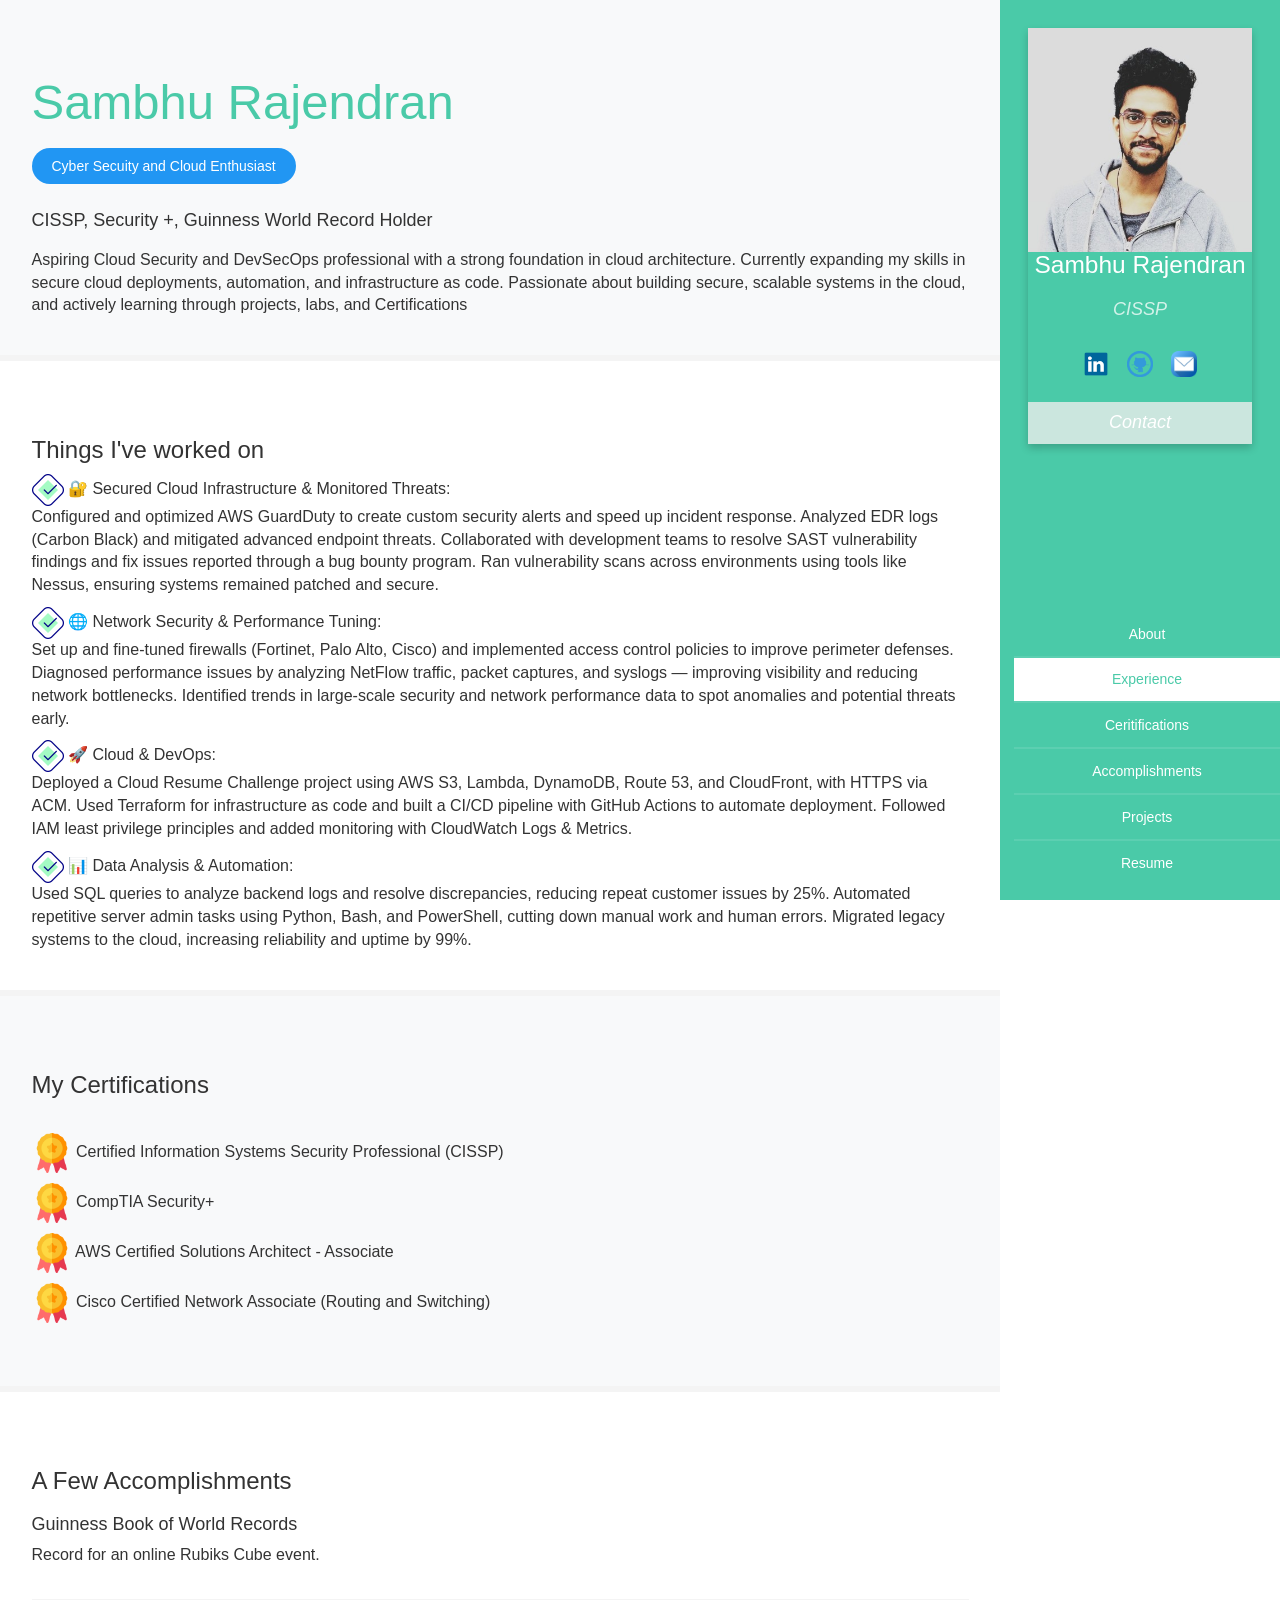
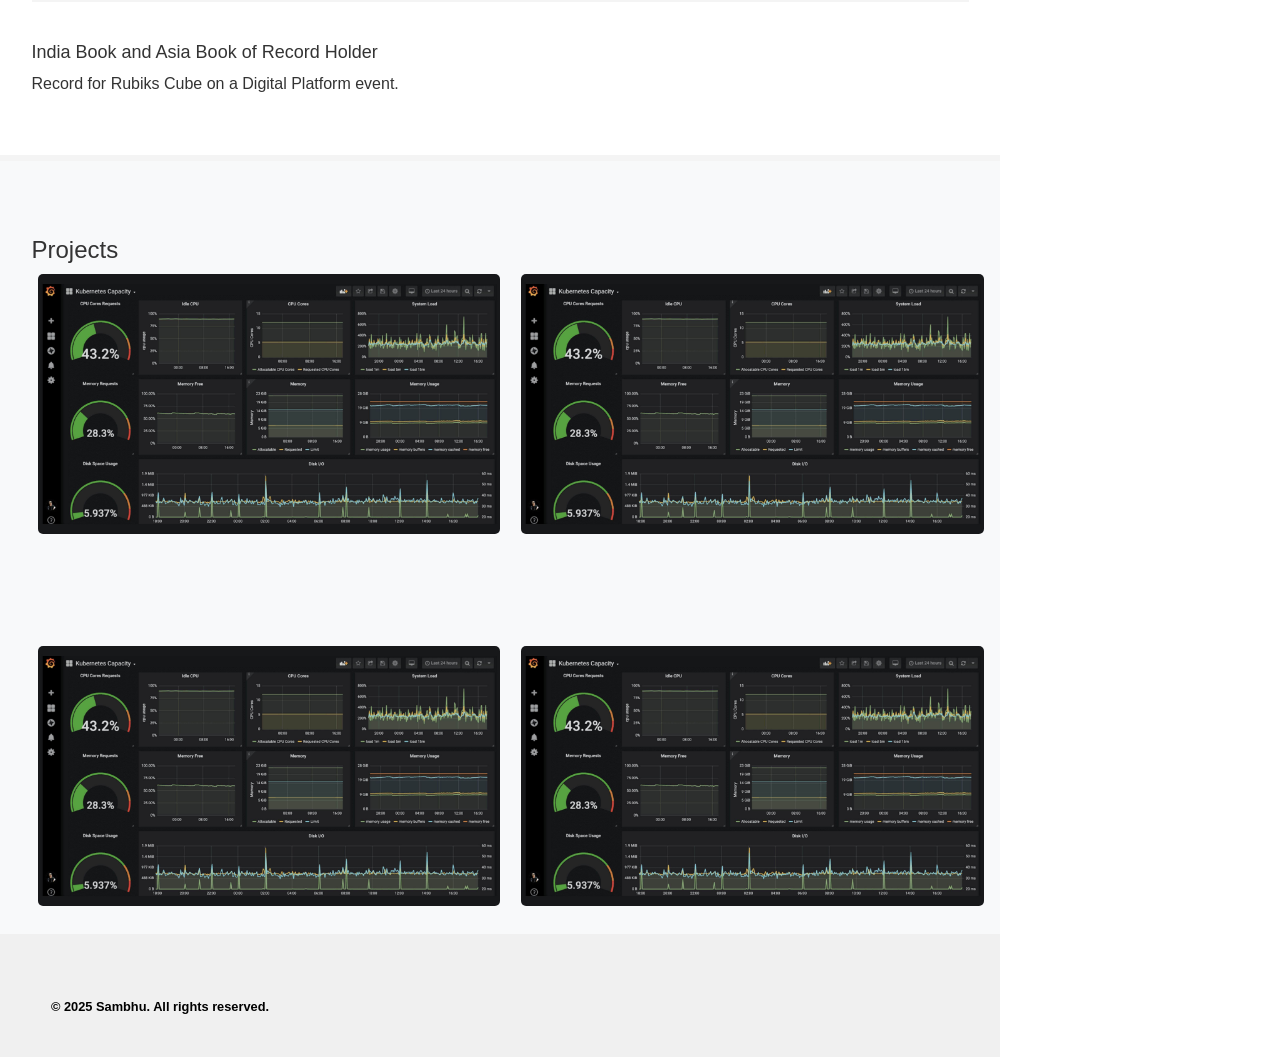
==== commit 0b9b7398: "modified:   index.html" ====
--- a/index.html
+++ b/index.html
@@ -42,7 +42,7 @@
 						<li><a href="#two">Experience</a></li>
 						<li><a href="#three">Ceritifications</a></li>
 						<li><a href="#four">Accomplishments</a></li>
-						<li><a href="#five">Portfolio</a></li>
+						<li><a href="#five">Projects</a></li>
 						<li><a href="Sambhu Rajendran, CISSP.pdf" download>Resume</a></li>
 						<!-- <li><a href="#five">Contact</a></li> -->
 					</ul>
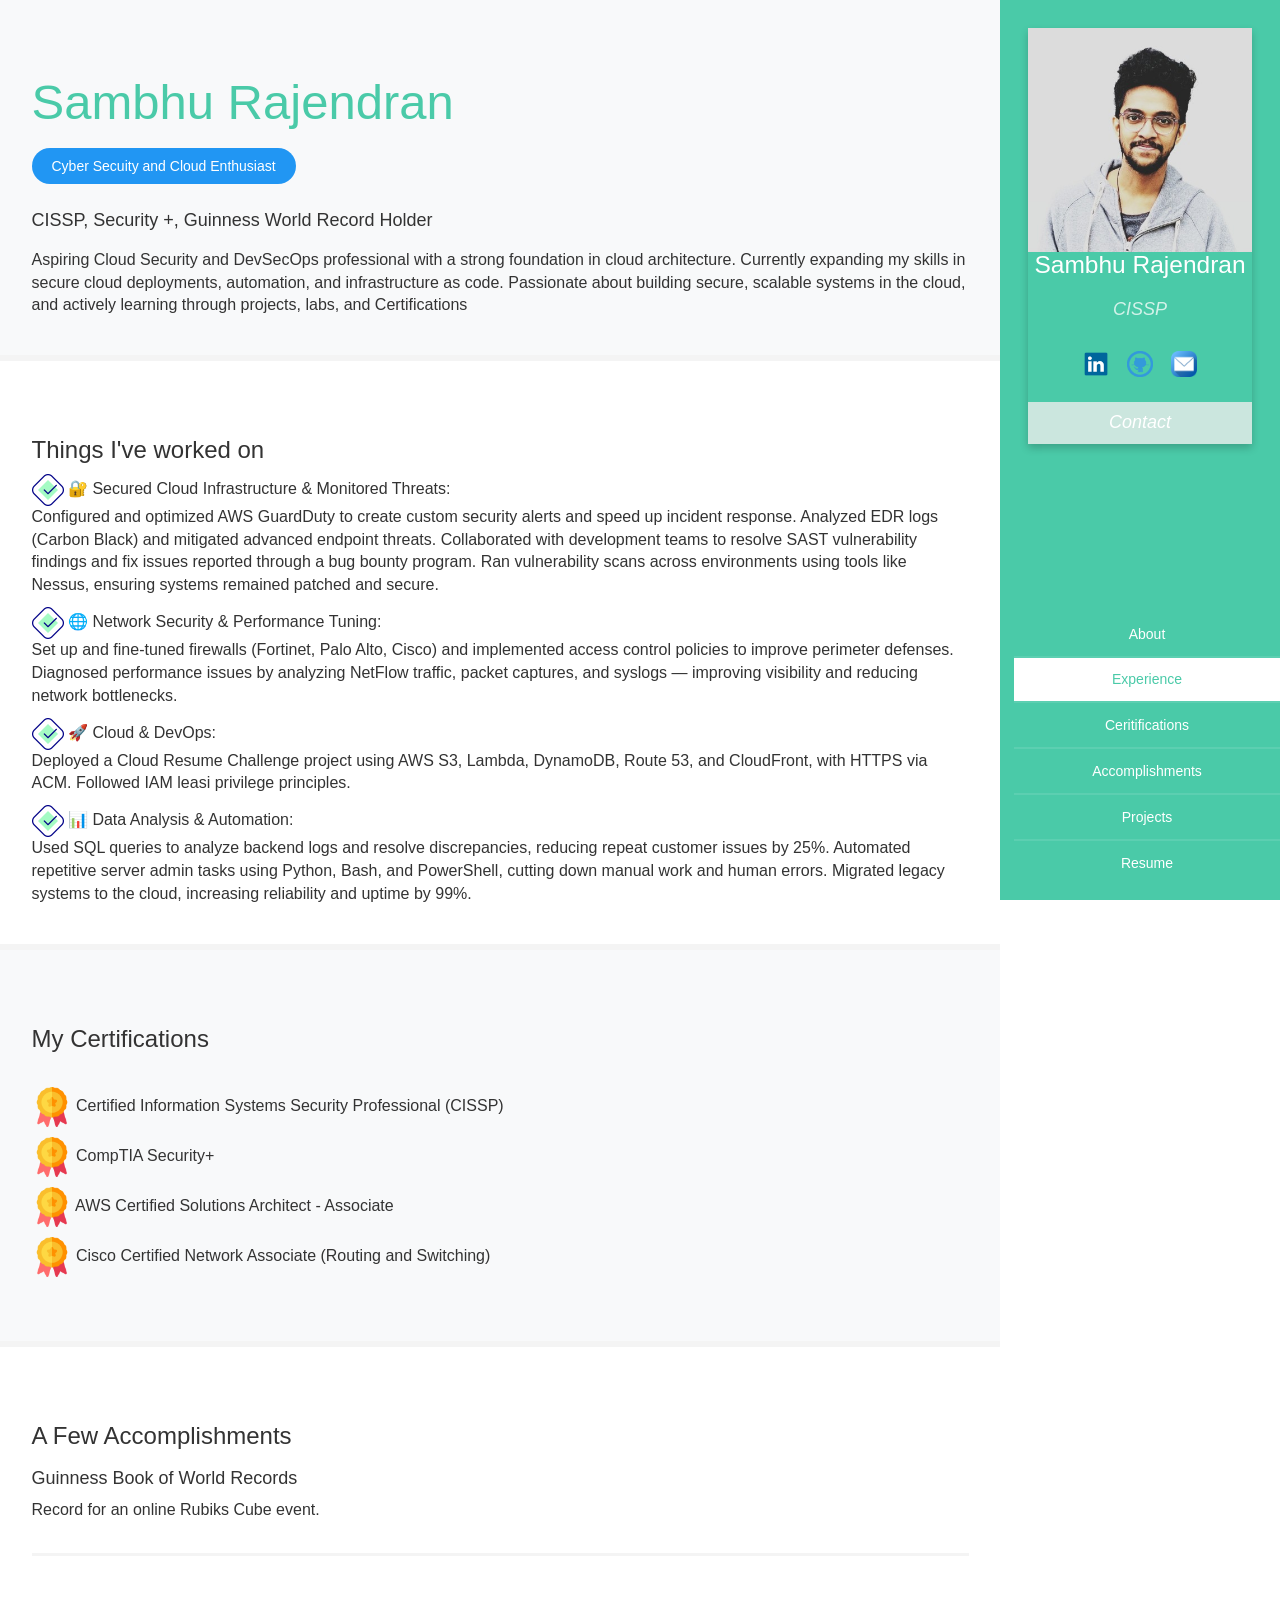
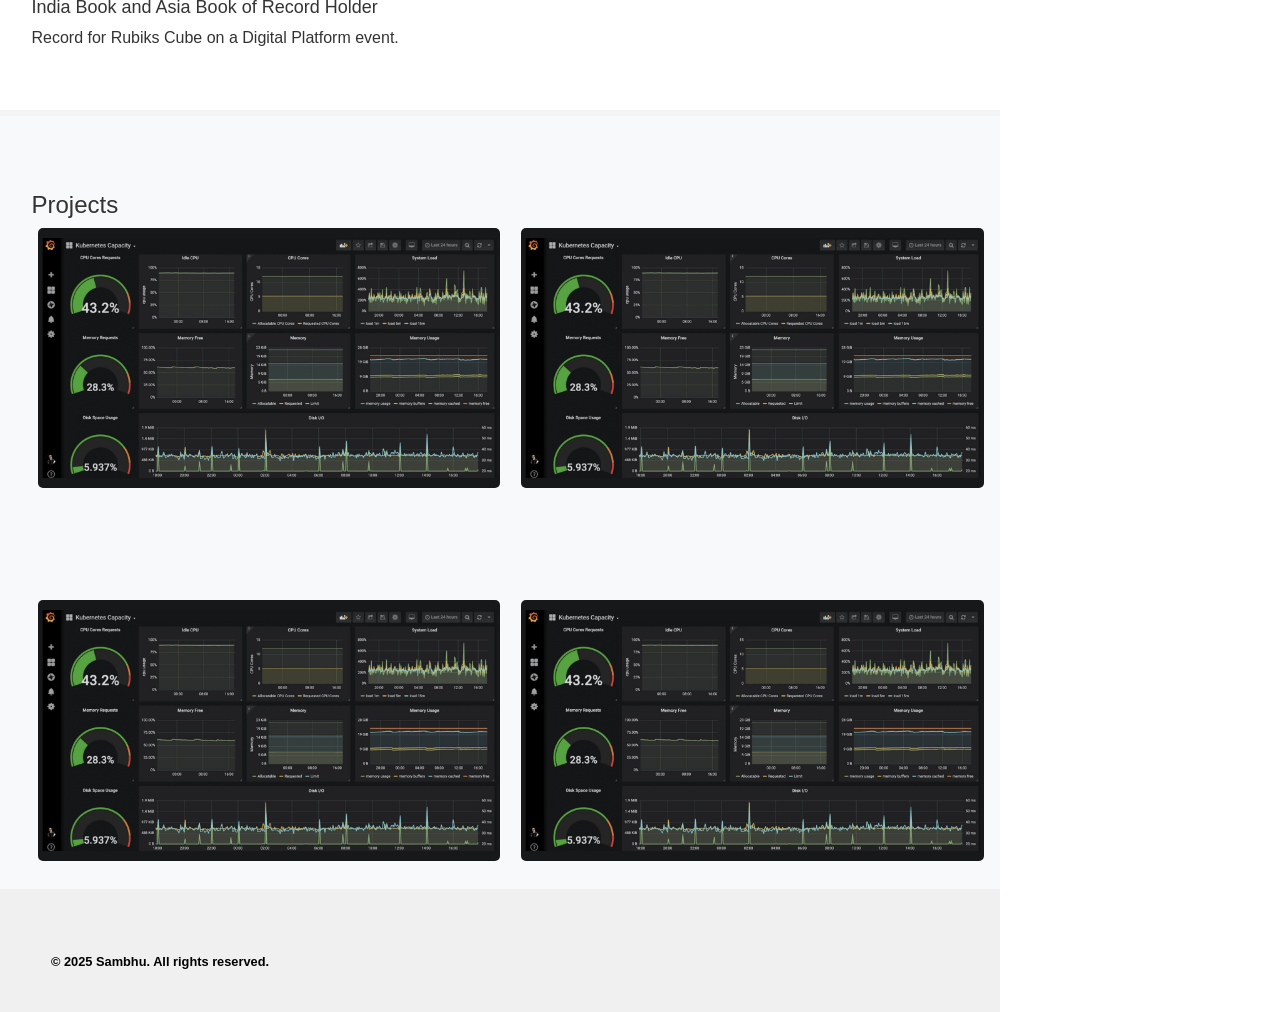
==== commit 55dd0e94: "modified:   index.html" ====
--- a/index.html
+++ b/index.html
@@ -91,30 +91,22 @@
 										<img class="checkimage" src="images/certifications/check.png">
 									   🔐 Secured Cloud Infrastructure & Monitored Threats:  <br>
 Configured and optimized AWS GuardDuty to create custom security alerts and speed up incident response.
-
 Analyzed EDR logs (Carbon Black) and mitigated advanced endpoint threats.
-
 Collaborated with development teams to resolve SAST vulnerability findings and fix issues reported through a bug bounty program.
-
 Ran vulnerability scans across environments using tools like Nessus, ensuring systems remained patched and secure. </br>
 									</p>
 									<p>
 										<img class="checkimage" src="images/certifications/check.png">
 										🌐 Network Security & Performance Tuning: <br>
 Set up and fine-tuned firewalls (Fortinet, Palo Alto, Cisco) and implemented access control policies to improve perimeter defenses.
-
 Diagnosed performance issues by analyzing NetFlow traffic, packet captures, and syslogs — improving visibility and reducing network bottlenecks.
-
-Identified trends in large-scale security and network performance data to spot anomalies and potential threats early.</br>
+</br>
 									</p>
 									<p>
 										<img class="checkimage" src="images/certifications/check.png">
 										🚀 Cloud & DevOps: <br>
 Deployed a Cloud Resume Challenge project using AWS S3, Lambda, DynamoDB, Route 53, and CloudFront, with HTTPS via ACM.
-
-Used Terraform for infrastructure as code and built a CI/CD pipeline with GitHub Actions to automate deployment.
-
-Followed IAM least privilege principles and added monitoring with CloudWatch Logs & Metrics. </br>
+Followed IAM leasi privilege principles. </br>
 									</p>
 								
 									
@@ -122,9 +114,7 @@
 										<img class="checkimage" src="images/certifications/check.png">
 										📊 Data Analysis & Automation: <br>
 Used SQL queries to analyze backend logs and resolve discrepancies, reducing repeat customer issues by 25%.
-
 Automated repetitive server admin tasks using Python, Bash, and PowerShell, cutting down manual work and human errors.
-
 Migrated legacy systems to the cloud, increasing reliability and uptime by 99%. </br>
 									</p>
 									<!--
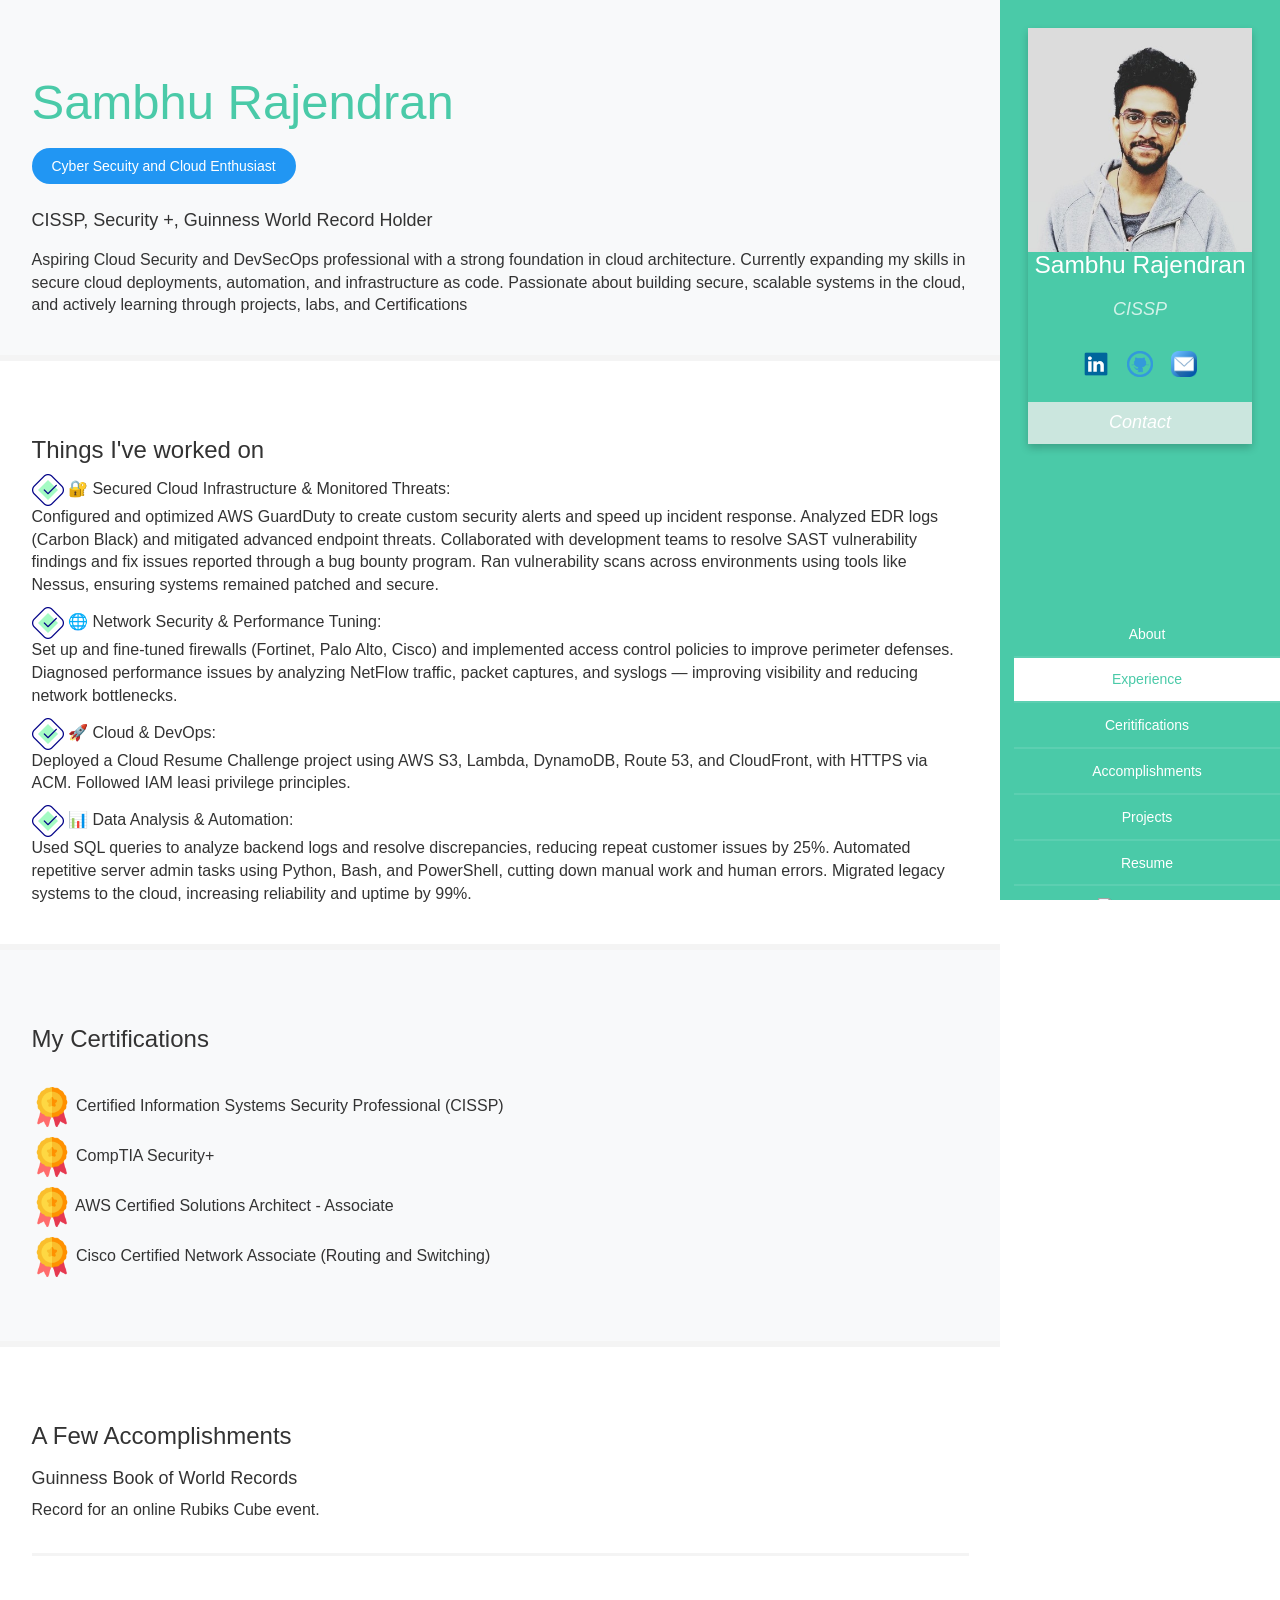
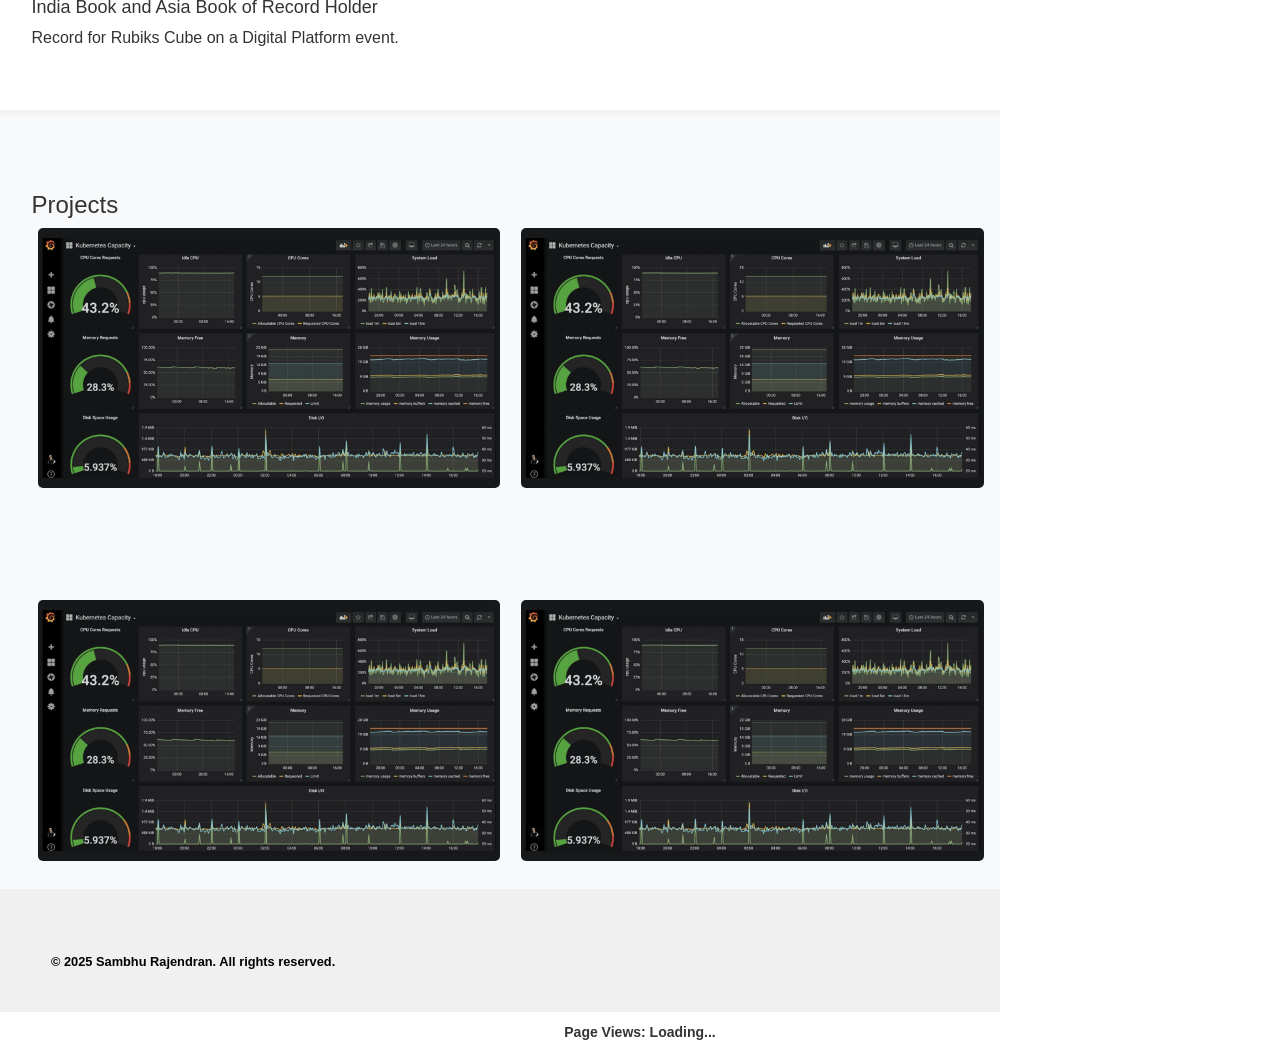
==== commit 552d802e: "Added views counter" ====
--- a/index.html
+++ b/index.html
@@ -44,6 +44,16 @@
 						<li><a href="#four">Accomplishments</a></li>
 						<li><a href="#five">Projects</a></li>
 						<li><a href="Sambhu Rajendran, CISSP.pdf" download>Resume</a></li>
+						<li id="view-counter" style="display: flex; align-items: center; justify-content: center;">
+  <a href="#" style="pointer-events: none; display: flex; align-items: center; gap: 5px; font-size: 0.9em;">
+    <img src="https://img.icons8.com/ios-filled/20/ffffff/visible.png" alt="Views" style="width: 16px; height: 16px;" />
+    <span>Visitors: </span>   
+	<span id="views">...</span>
+  </a>
+</li>
+
+</li>
+
 						<!-- <li><a href="#five">Contact</a></li> -->
 					</ul>
 				</nav>
@@ -631,12 +641,37 @@
 					<section id="footer">
 						<div class="container ">
 							<ul class="copyright">
-								<li>&copy; 2025 Sambhu. All rights reserved.</li> <!-- <li>creative design: <a href="http://html5up.net">HTML5 UP</a></li> -->
+								<li>&copy; 2025 Sambhu Rajendran. All rights reserved.</li> <!-- <li>creative design: <a href="http://html5up.net">HTML5 UP</a></li> -->
 							</ul>
 						</div>
 					</section>
 
 			</div>
+
+<!-- Views counter-->
+
+<div id="view-counter" style="text-align: center; font-weight: bold; padding: 10px;">
+    Page Views: <span id="views">Loading...</span>
+</div>
+
+<script>
+  async function fetchViews() {
+    try {
+      const response = await fetch("https://oeogqmtiz32bwpycsdcxye2ktu0mumwi.lambda-url.us-east-1.on.aws/");
+      const data = await response.json();
+      document.getElementById("views").innerText = data.views || "N/A";
+    } catch (error) {
+      console.error("Failed to fetch view count:", error);
+      document.getElementById("views").innerText = "Error";
+    }
+  }
+
+  fetchViews();
+</script>
+
+
+
+
 
 		<!-- Scripts -->
 			<script src="assets/js/jquery.min.js"></script>
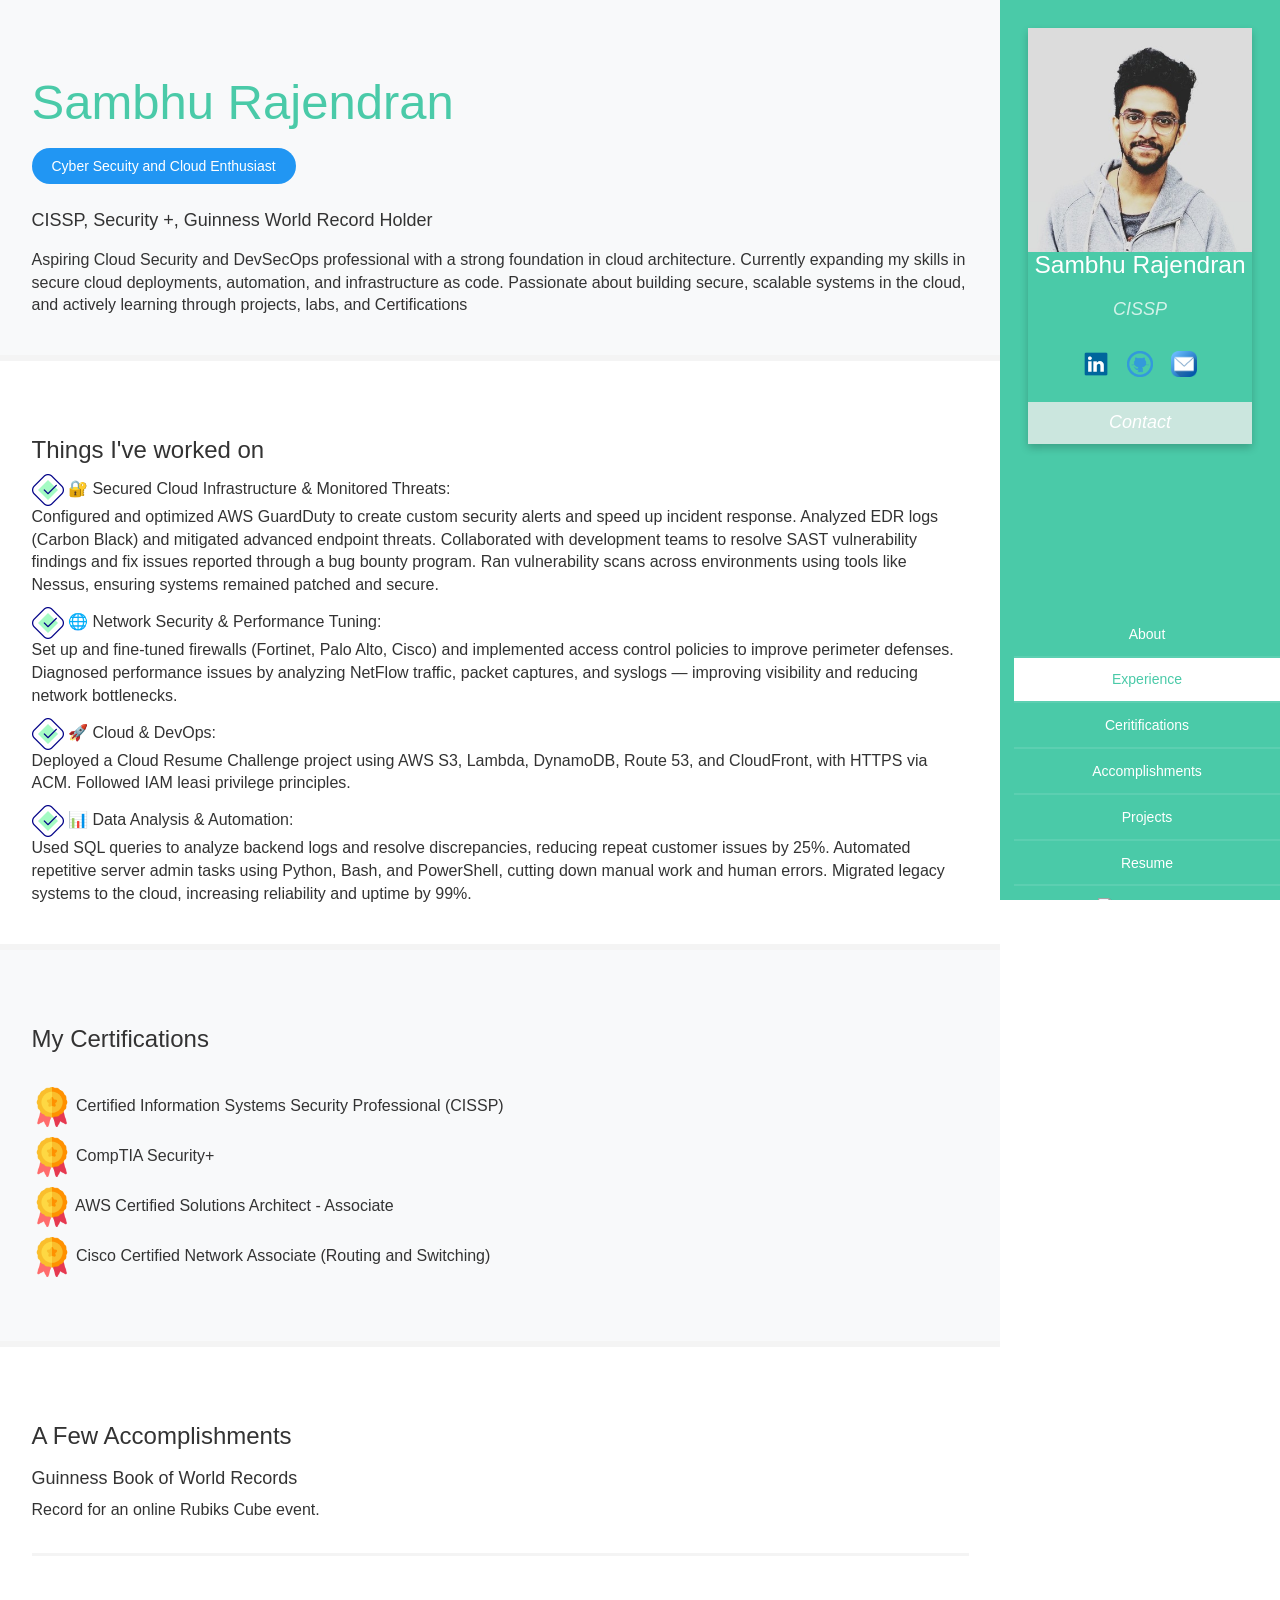
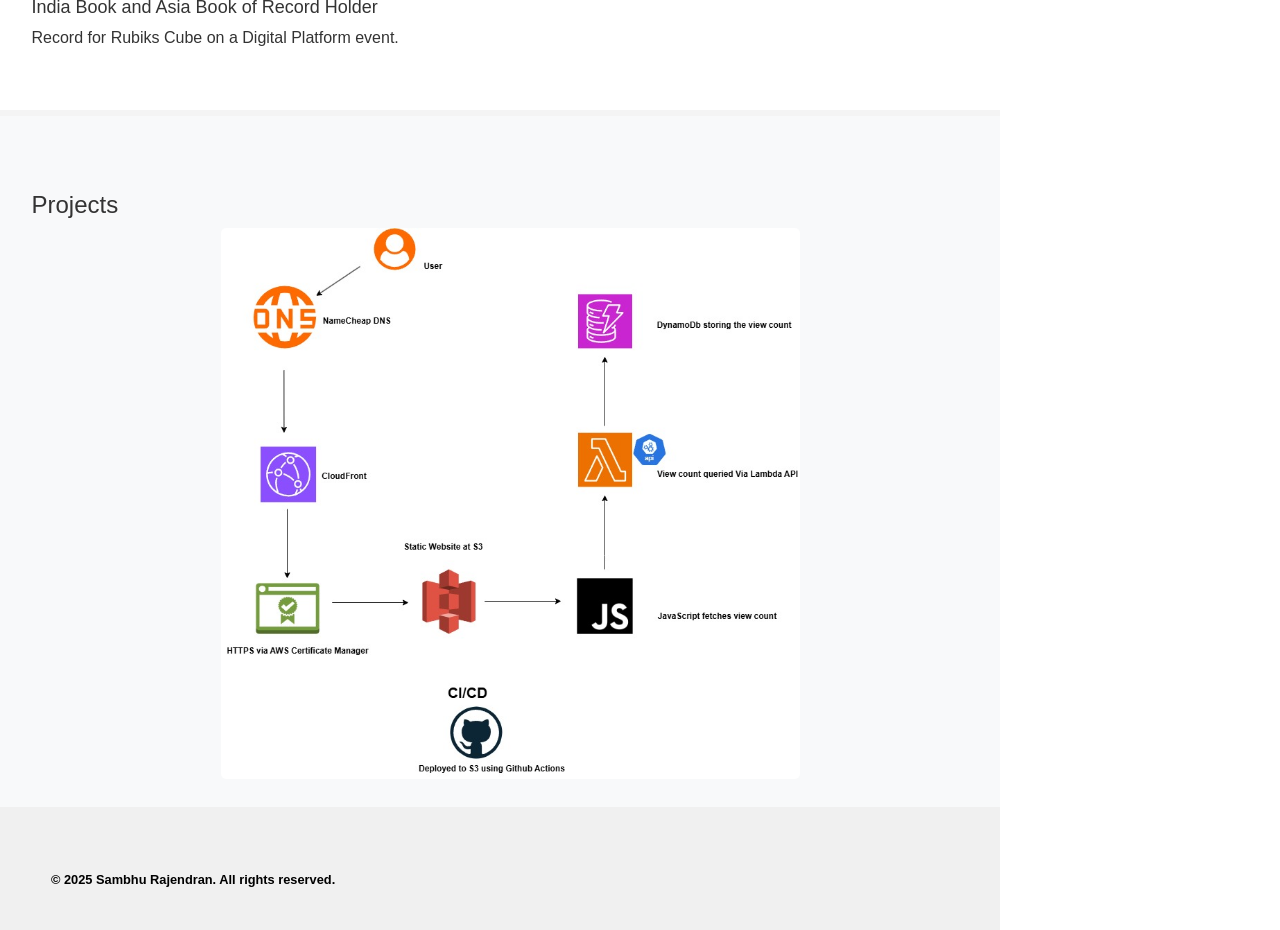
==== commit a55ffb90: "Updated Index.html" ====
--- a/index.html
+++ b/index.html
@@ -235,19 +235,39 @@
 								</section>
 
 								<section id="five" class="bg-light">
-									
 									<div class="container">
 										<!--<h5>PORTFOLIO</h5>-->
 										<h3>Projects</h3>
+									
 										<div class="row">
-											<div class="col-6 col-6-xsmall portfolio">
-												<img class="image" src="images/portfolio/grafana.jpg">
+											<div class="col-12 portfolio">
+												<img class="image img-medium" src="images/cloudresume.jpg" 
+													 alt="Cloud Resume Challenge Architecture Diagram">
 												<div class="overlay">
+													<!-- This is the new title on top of overlay -->
+													<h4 class="overlay-title">AWS Cloud Resume Challenge</h4>
+									
+													<!-- Existing eye icon -->
 													<div class="overlayeye">
 														<i class="fa fa-eye" aria-hidden="true"></i>
 													</div>
-												  </div>
-											</div>
+												</div>
+											</div>
+										</div>
+									</div>
+									
+										  <!-- ✅ View Counter placed at the very bottom of the content -->
+
+
+									<!-- <div class="row">
+										<div class="col-6 col-6-xsmall portfolio">
+											<img class="image" src="images/portfolio/grafana.jpg">
+											<div class="overlay">
+												<div class="overlayeye">
+													<i class="fa fa-eye" aria-hidden="true"></i>
+												</div>
+												</div>
+										</div>
 											<div class="col-6 col-6-xsmall portfolio">
 												<img class="image" src="images/portfolio/grafana.jpg">
 												<div class="overlay">
@@ -278,7 +298,7 @@
 										</div>
 										
 								 </div>
-									</div>
+									</div> -->
 								</section>
 
 
@@ -638,41 +658,21 @@
 					</div>
 
 				<!-- Footer -->
-					<section id="footer">
-						<div class="container ">
-							<ul class="copyright">
-								<li>&copy; 2025 Sambhu Rajendran. All rights reserved.</li> <!-- <li>creative design: <a href="http://html5up.net">HTML5 UP</a></li> -->
-							</ul>
-						</div>
-					</section>
-
-			</div>
-
-<!-- Views counter-->
-
-<div id="view-counter" style="text-align: center; font-weight: bold; padding: 10px;">
-    Page Views: <span id="views">Loading...</span>
-</div>
-
-<script>
-  async function fetchViews() {
-    try {
-      const response = await fetch("https://oeogqmtiz32bwpycsdcxye2ktu0mumwi.lambda-url.us-east-1.on.aws/");
-      const data = await response.json();
-      document.getElementById("views").innerText = data.views || "N/A";
-    } catch (error) {
-      console.error("Failed to fetch view count:", error);
-      document.getElementById("views").innerText = "Error";
-    }
-  }
-
-  fetchViews();
-</script>
-
-
-
-
-
+
+  <!-- Footer -->
+<section id="footer">
+	<div class="container">
+	  <ul class="copyright">
+		<li>&copy; 2025 Sambhu Rajendran. All rights reserved.</li>
+	  </ul>
+	</div>
+  </section>
+  
+
+  
+  
+  
+  
 		<!-- Scripts -->
 			<script src="assets/js/jquery.min.js"></script>
 			<script src="assets/js/jquery.scrollex.min.js"></script>
@@ -683,5 +683,30 @@
 			<script src="assets/js/main.js"></script>
 			<script src="https://maxcdn.bootstrapcdn.com/bootstrap/3.4.1/js/bootstrap.min.js"></script>
 
+
+<!-- View Counter 
+<div style="text-align: center; font-weight: bold; margin-top: 1em;">
+  👁️ Page Views: <span id="views">Loading...</span>
+</div> -->
+
+<script>
+  window.addEventListener("load", function () {
+    fetch("https://oeogqmtiz32bwpycsdcxye2ktu0mumwi.lambda-url.us-east-1.on.aws/")
+      .then(response => response.json())
+      .then(data => {
+        console.log("JSON received:", data);
+        const el = document.getElementById("views");
+        if (el) el.innerText = data.views || "N/A";
+        else console.warn("Element #views not found!");
+      })
+      .catch(error => {
+        console.error("View count error:", error);
+        const el = document.getElementById("views");
+        if (el) el.innerText = "Error";
+      });
+  });
+</script>
+
+
 	</body>
 </html>
--- a/assets/css/main.css
+++ b/assets/css/main.css
@@ -72,6 +72,18 @@
 	appearance: none;
 }
 
+/* Image size edit */ 
+.img-medium {
+    width: 70%;
+    max-width: 600px;
+    height: auto;
+    display: block;
+    margin: 0 auto;
+}
+
+
+
+
 /* Basic */
 
 	html {
@@ -273,11 +285,14 @@
 
 /* portfolio style */
 
-.portfolio {
-	position: relative;
-	width: 50%;
-  }
-  
+  .portfolio {
+    position: relative;
+	display: inline-block;
+    width: 100%;
+    max-width: 600px;
+    margin: 0 auto;
+}
+
   .image {
 	display: block;
 	width: 100%;
@@ -285,16 +300,19 @@
   }
   
   .overlay {
-	position: absolute;
-	bottom: 0;
-	left: 100%;
-	right: 0;
-	background-color: #4acaa8;
-	overflow: hidden;
-	width: 0;
-	height: 100%;
-	transition: .5s ease;
-  }
+    position: absolute;
+    top: 0;
+    left: 0;
+    background-color: rgba(74, 202, 168, 0.9); /* translucent green */
+    width: 0;
+    height: 100%;
+    transition: all 0.4s ease;
+    overflow: hidden;
+}
+.portfolio:hover .overlay {
+    opacity: 1;
+}
+
   
   .portfolio:hover .overlay {
 	width: 100%;
@@ -326,6 +344,19 @@
 	transform: translate(-50%, -50%);
 	white-space: nowrap;
   }
+
+
+  .overlay-title {
+    position: absolute;
+    top: 20%;
+    left: 50%;
+    transform: translate(-50%, -50%);
+    color: white;
+    font-size: 1.2em;
+    font-weight: bold;
+    text-align: center;
+}
+
   /* Tags */
 
   .tag-cloud {
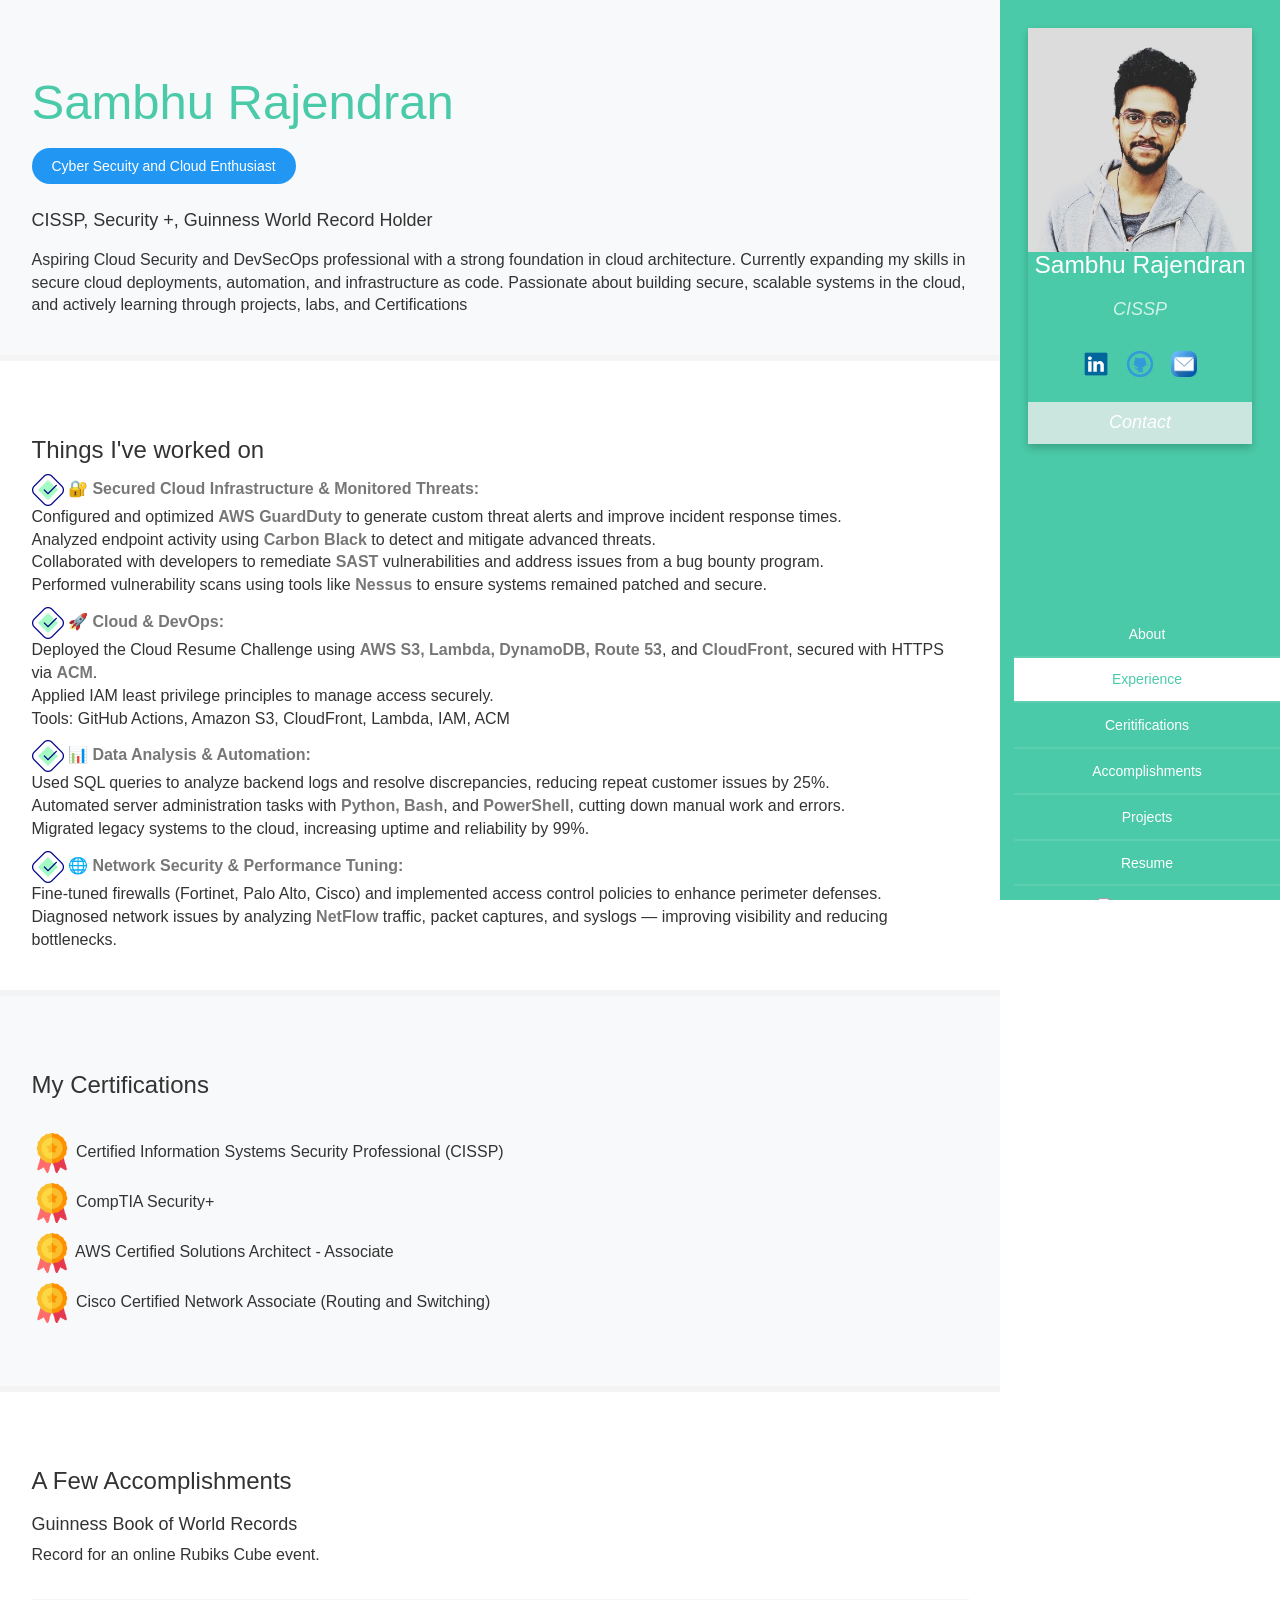
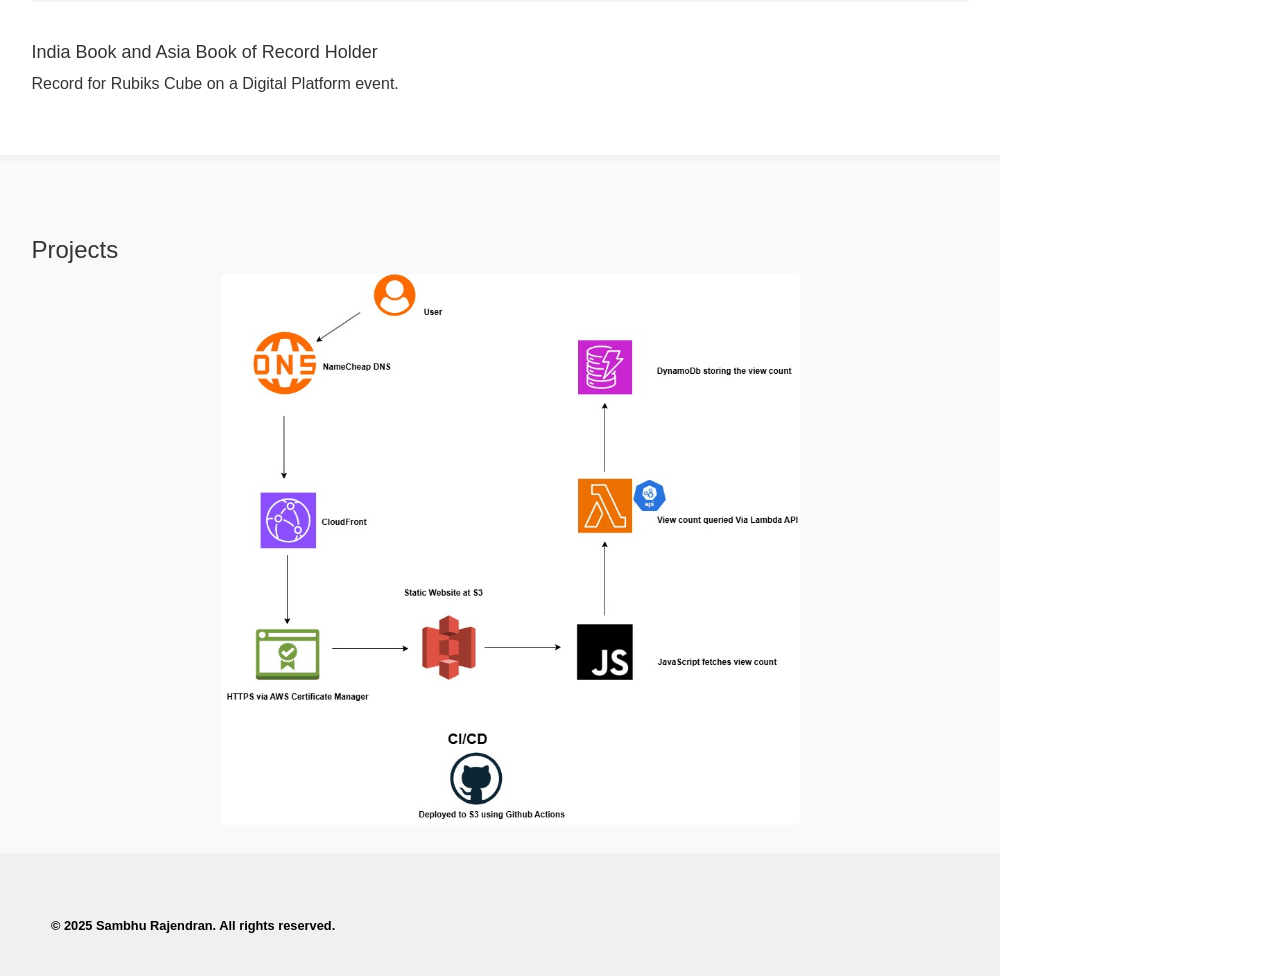
==== commit 6d4faf1a: "modified:   index.html" ====
--- a/index.html
+++ b/index.html
@@ -98,34 +98,40 @@
 									<h3>Things I've worked on</h3>
 									
 									<p>
-										<img class="checkimage" src="images/certifications/check.png">
-									   🔐 Secured Cloud Infrastructure & Monitored Threats:  <br>
-Configured and optimized AWS GuardDuty to create custom security alerts and speed up incident response.
-Analyzed EDR logs (Carbon Black) and mitigated advanced endpoint threats.
-Collaborated with development teams to resolve SAST vulnerability findings and fix issues reported through a bug bounty program.
-Ran vulnerability scans across environments using tools like Nessus, ensuring systems remained patched and secure. </br>
-									</p>
 									<p>
-										<img class="checkimage" src="images/certifications/check.png">
-										🌐 Network Security & Performance Tuning: <br>
-Set up and fine-tuned firewalls (Fortinet, Palo Alto, Cisco) and implemented access control policies to improve perimeter defenses.
-Diagnosed performance issues by analyzing NetFlow traffic, packet captures, and syslogs — improving visibility and reducing network bottlenecks.
-</br>
-									</p>
-									<p>
-										<img class="checkimage" src="images/certifications/check.png">
-										🚀 Cloud & DevOps: <br>
-Deployed a Cloud Resume Challenge project using AWS S3, Lambda, DynamoDB, Route 53, and CloudFront, with HTTPS via ACM.
-Followed IAM leasi privilege principles. </br>
-									</p>
-								
-									
-									<p>
-										<img class="checkimage" src="images/certifications/check.png">
-										📊 Data Analysis & Automation: <br>
-Used SQL queries to analyze backend logs and resolve discrepancies, reducing repeat customer issues by 25%.
-Automated repetitive server admin tasks using Python, Bash, and PowerShell, cutting down manual work and human errors.
-Migrated legacy systems to the cloud, increasing reliability and uptime by 99%. </br>
+  <img class="checkimage" src="images/certifications/check.png">
+  🔐 <strong>Secured Cloud Infrastructure & Monitored Threats:</strong><br>
+  Configured and optimized <strong>AWS GuardDuty</strong> to generate custom threat alerts and improve incident response times.<br>
+  Analyzed endpoint activity using <strong>Carbon Black</strong> to detect and mitigate advanced threats.<br>
+  Collaborated with developers to remediate <strong>SAST</strong> vulnerabilities and address issues from a bug bounty program.<br>
+  Performed vulnerability scans using tools like <strong>Nessus</strong> to ensure systems remained patched and secure.
+</p>
+<p>
+	<img class="checkimage" src="images/certifications/check.png">
+	🚀 <strong>Cloud & DevOps:</strong><br>
+  Deployed the Cloud Resume Challenge using <strong>AWS S3, Lambda, DynamoDB, Route 53</strong>, and <strong>CloudFront</strong>, secured with HTTPS via <strong>ACM</strong>.<br>
+  Applied IAM least privilege principles to manage access securely.<br>
+  <span class="toolstack">Tools: GitHub Actions, Amazon S3, CloudFront, Lambda, IAM, ACM</span>
+  
+  </p>
+  <p>
+  <img class="checkimage" src="images/certifications/check.png">
+  📊 <strong>Data Analysis & Automation:</strong><br>
+  Used SQL queries to analyze backend logs and resolve discrepancies, reducing repeat customer issues by 25%.<br>
+  Automated server administration tasks with <strong>Python, Bash</strong>, and <strong>PowerShell</strong>, cutting down manual work and errors.<br>
+  Migrated legacy systems to the cloud, increasing uptime and reliability by 99%.
+</p>
+<p>
+  <img class="checkimage" src="images/certifications/check.png">
+  🌐 <strong>Network Security & Performance Tuning:</strong><br>
+  Fine-tuned firewalls (Fortinet, Palo Alto, Cisco) and implemented access control policies to enhance perimeter defenses.<br>
+  Diagnosed network issues by analyzing <strong>NetFlow</strong> traffic, packet captures, and syslogs — improving visibility and reducing bottlenecks.
+</p>
+
+
+
+
+	
 									</p>
 									<!--
 									<p>
@@ -248,10 +254,12 @@
 													<h4 class="overlay-title">AWS Cloud Resume Challenge</h4>
 									
 													<!-- Existing eye icon -->
-													<div class="overlayeye">
-														<i class="fa fa-eye" aria-hidden="true"></i>
-													</div>
-												</div>
+												<a href="https://github.com/SambhuRajendran/SambhuRajendran" target="_blank" title="View on GitHub">
+  									<div class="overlayeye">
+   							 <i class="fa fa-eye" aria-hidden="true"></i>
+  												</div>
+</a>
+	
 											</div>
 										</div>
 									</div>
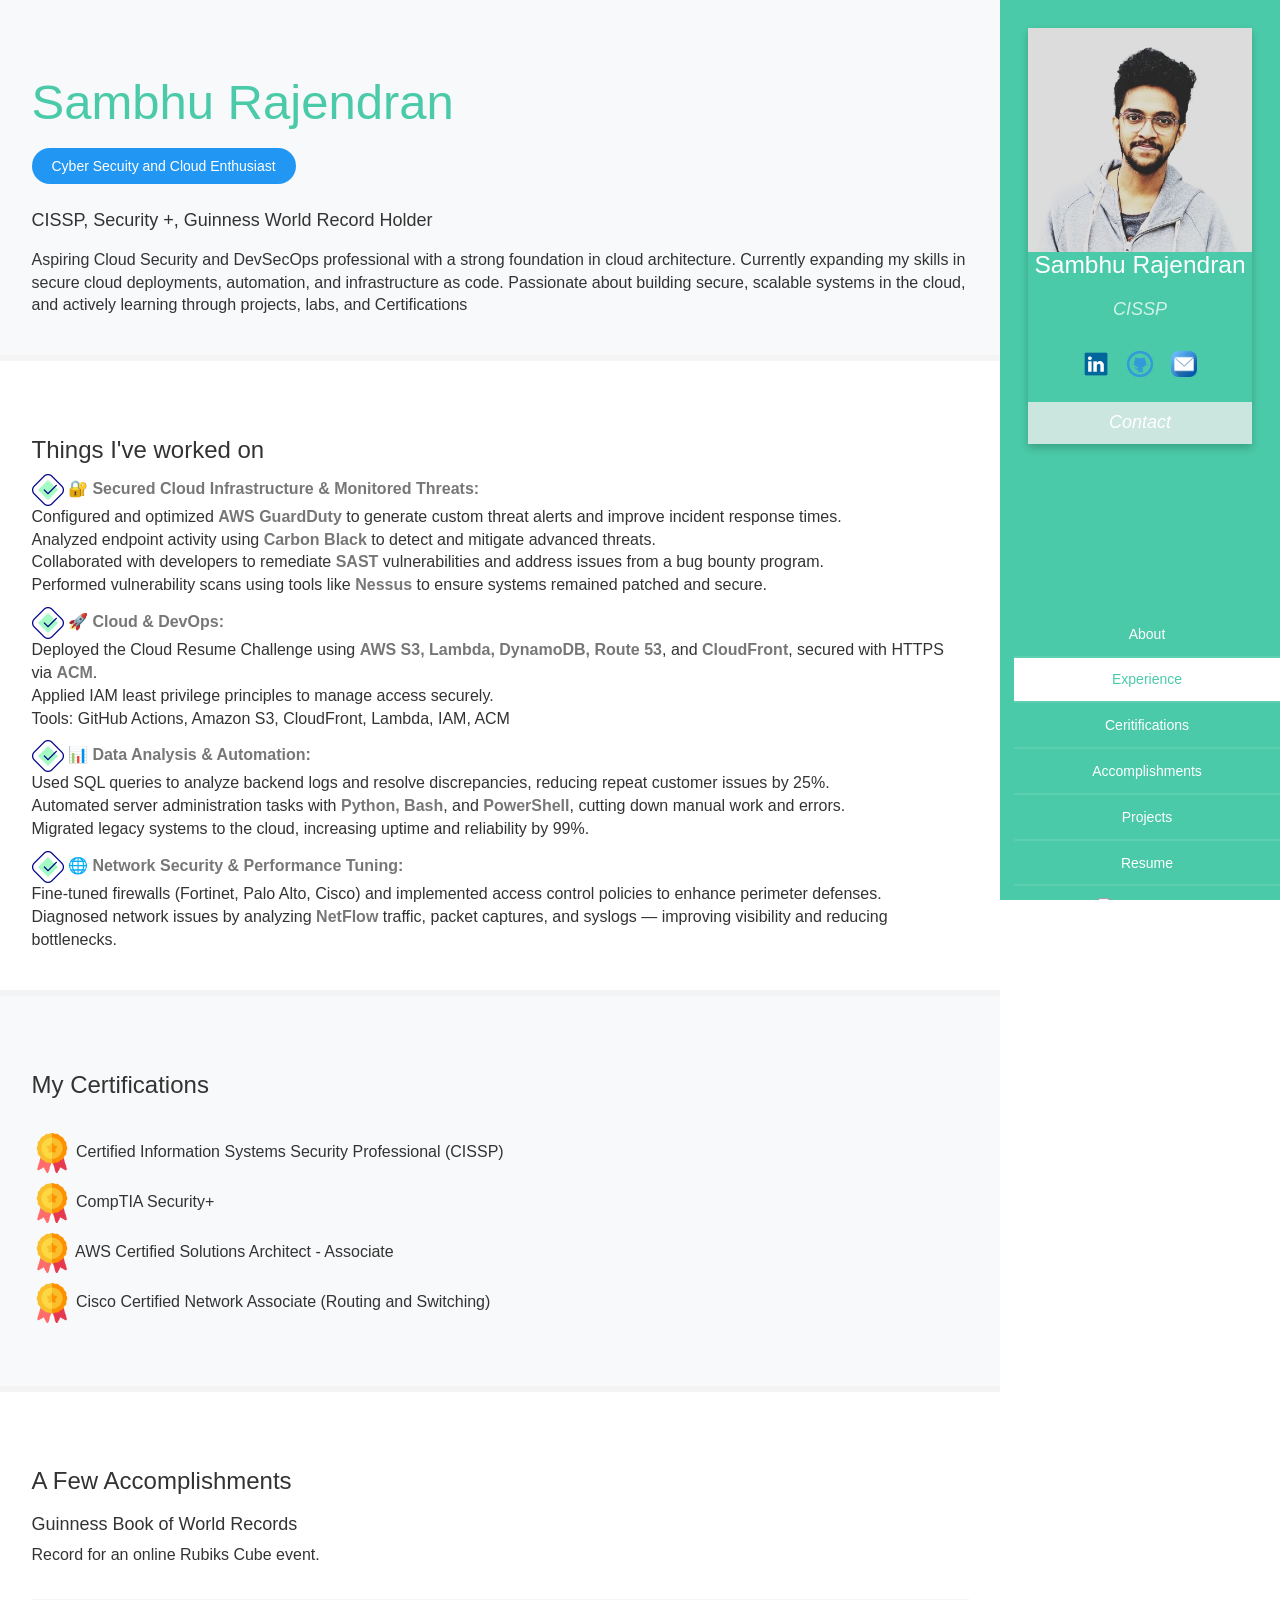
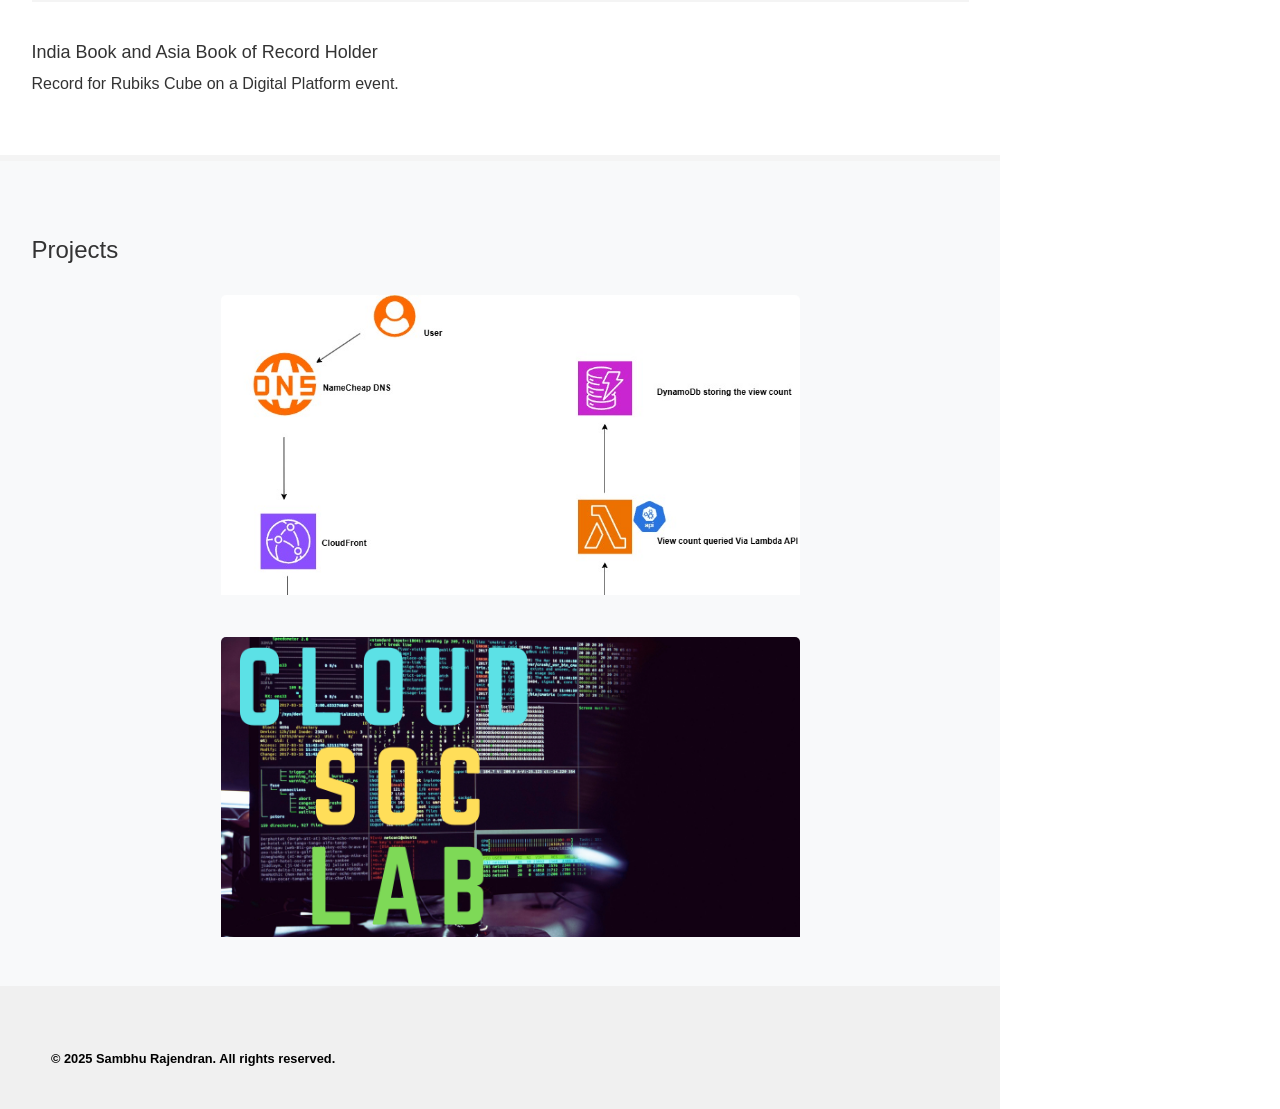
==== commit 38032b59: "updated Gird overlays and added new project" ====
--- a/index.html
+++ b/index.html
@@ -241,28 +241,41 @@
 								</section>
 
 								<section id="five" class="bg-light">
-									<div class="container">
-										<!--<h5>PORTFOLIO</h5>-->
-										<h3>Projects</h3>
-									
-										<div class="row">
-											<div class="col-12 portfolio">
-												<img class="image img-medium" src="images/cloudresume.jpg" 
-													 alt="Cloud Resume Challenge Architecture Diagram">
-												<div class="overlay">
-													<!-- This is the new title on top of overlay -->
-													<h4 class="overlay-title">AWS Cloud Resume Challenge</h4>
-									
-													<!-- Existing eye icon -->
-												<a href="https://github.com/SambhuRajendran/SambhuRajendran" target="_blank" title="View on GitHub">
-  									<div class="overlayeye">
-   							 <i class="fa fa-eye" aria-hidden="true"></i>
-  												</div>
-</a>
+  
+<div class="container">
+  <h3>Projects</h3>
+  <div class="row">
+
+    <!-- Cloud Resume Challenge -->
+    <div class="col-6-medium portfolio">
+      <a href="https://github.com/SambhuRajendran/SambhuRajendran" target="_blank" class="project-link">
+        <img class="image img-medium" src="images/cloudresume.jpg" alt="Cloud Resume Challenge Architecture Diagram">
+        <div class="overlay">
+          <h4 class="overlay-title">AWS Cloud Resume Challenge</h4>
+          <div class="overlayeye">
+            <i class="fa fa-eye" aria-hidden="true"></i>
+          </div>
+        </div>
+      </a>
+    </div>
+
+    <!-- Cloud SOC Lab -->
+    <div class="col-6-medium portfolio">
+      <a href="https://youtu.be/6kIFkRVxaTI?si=wo53XXp35YdYg1Se" target="_blank" class="project-link">
+        <img class="image img-medium" src="images/cloudsoc.png" alt="Cloud SOC Lab Architecture Diagram">
+        <div class="overlay">
+          <h4 class="overlay-title">Cloud SOC Lab</h4>
+          <div class="overlayeye">
+            <i class="fa fa-eye" aria-hidden="true"></i>
+          </div>
+        </div>
+      </a>
+    </div>
+
+  </div>
+</div>
+
 	
-											</div>
-										</div>
-									</div>
 									
 										  <!-- ✅ View Counter placed at the very bottom of the content -->
 
--- a/assets/css/main.css
+++ b/assets/css/main.css
@@ -283,41 +283,60 @@
 	width: 35em;
   }
 
+/*Clickable hand*/
+
+.project-link {
+  text-decoration: none;
+  cursor: pointer;
+  display: block;
+  color: inherit; /* Keeps the overlay text white */
+}
+
+.project-link:hover {
+  cursor: pointer;
+}
+
 /* portfolio style */
 
-  .portfolio {
-    position: relative;
-	display: inline-block;
-    width: 100%;
-    max-width: 600px;
-    margin: 0 auto;
+.portfolio {
+  position: relative;
+  width: 100%;
+  max-width: 600px;
+  height: 300px; /* Fixed height */
+  overflow: hidden;
+  margin: 1.5em auto;
+}  
+
+.img-medium {
+  width: 100%;
+  height: 100%;
+  object-fit: cover; /* Ensures image fills container while maintaining aspect */
+  display: block;
 }
-
   .image {
 	display: block;
 	width: 100%;
 	height: auto;
   }
   
-  .overlay {
-    position: absolute;
-    top: 0;
-    left: 0;
-    background-color: rgba(74, 202, 168, 0.9); /* translucent green */
-    width: 0;
-    height: 100%;
-    transition: all 0.4s ease;
-    overflow: hidden;
-}
+.overlay {
+  position: absolute;
+  inset: 0; /* shorthand for top: 0; right: 0; bottom: 0; left: 0; */
+  background-color: rgba(74, 202, 168, 0.9);
+  opacity: 0;
+  transition: opacity 0.5s ease;
+  display: flex;
+  align-items: center;
+  justify-content: center;
+  flex-direction: column;
+}  
+
+
 .portfolio:hover .overlay {
     opacity: 1;
 }
-
   
-  .portfolio:hover .overlay {
-	width: 100%;
-	left: 0;
-  }
+
   .portfolio:hover {
 	transform: scale(1.01);
   }
@@ -333,28 +352,18 @@
 	transform: translate(-50%, -50%);
 	white-space: nowrap;
   }
-  .overlayeye{
-	color: white;
-	font-size: 80px;
-	position: absolute;
-	top: 50%;
-	left: 50%;
-	-webkit-transform: translate(-50%, -50%);
-	-ms-transform: translate(-50%, -50%);
-	transform: translate(-50%, -50%);
-	white-space: nowrap;
-  }
-
-
-  .overlay-title {
-    position: absolute;
-    top: 20%;
-    left: 50%;
-    transform: translate(-50%, -50%);
-    color: white;
-    font-size: 1.2em;
-    font-weight: bold;
-    text-align: center;
+
+
+.overlay-title {
+  color: white;
+  font-size: 1.2em;
+  font-weight: bold;
+  margin-bottom: 1em;
+}
+
+.overlayeye {
+  color: white;
+  font-size: 2.5em;
 }
 
   /* Tags */
